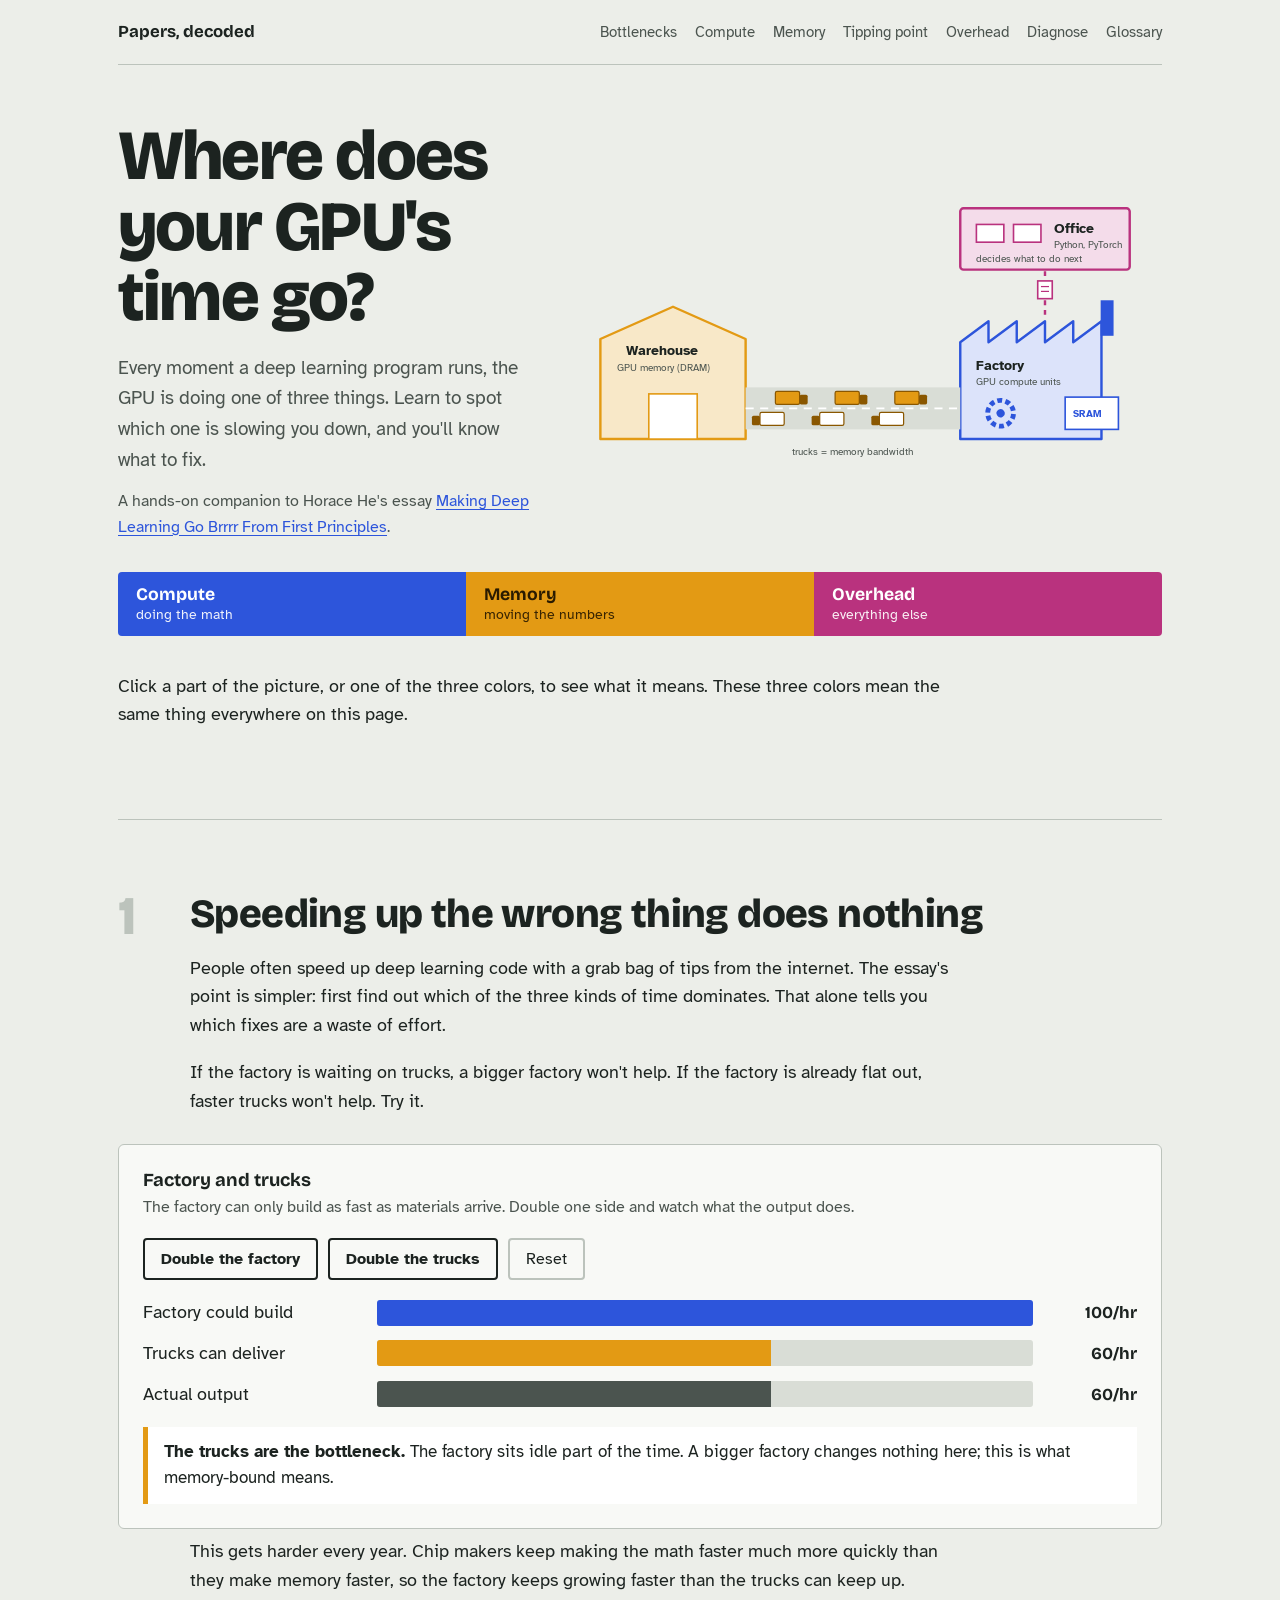
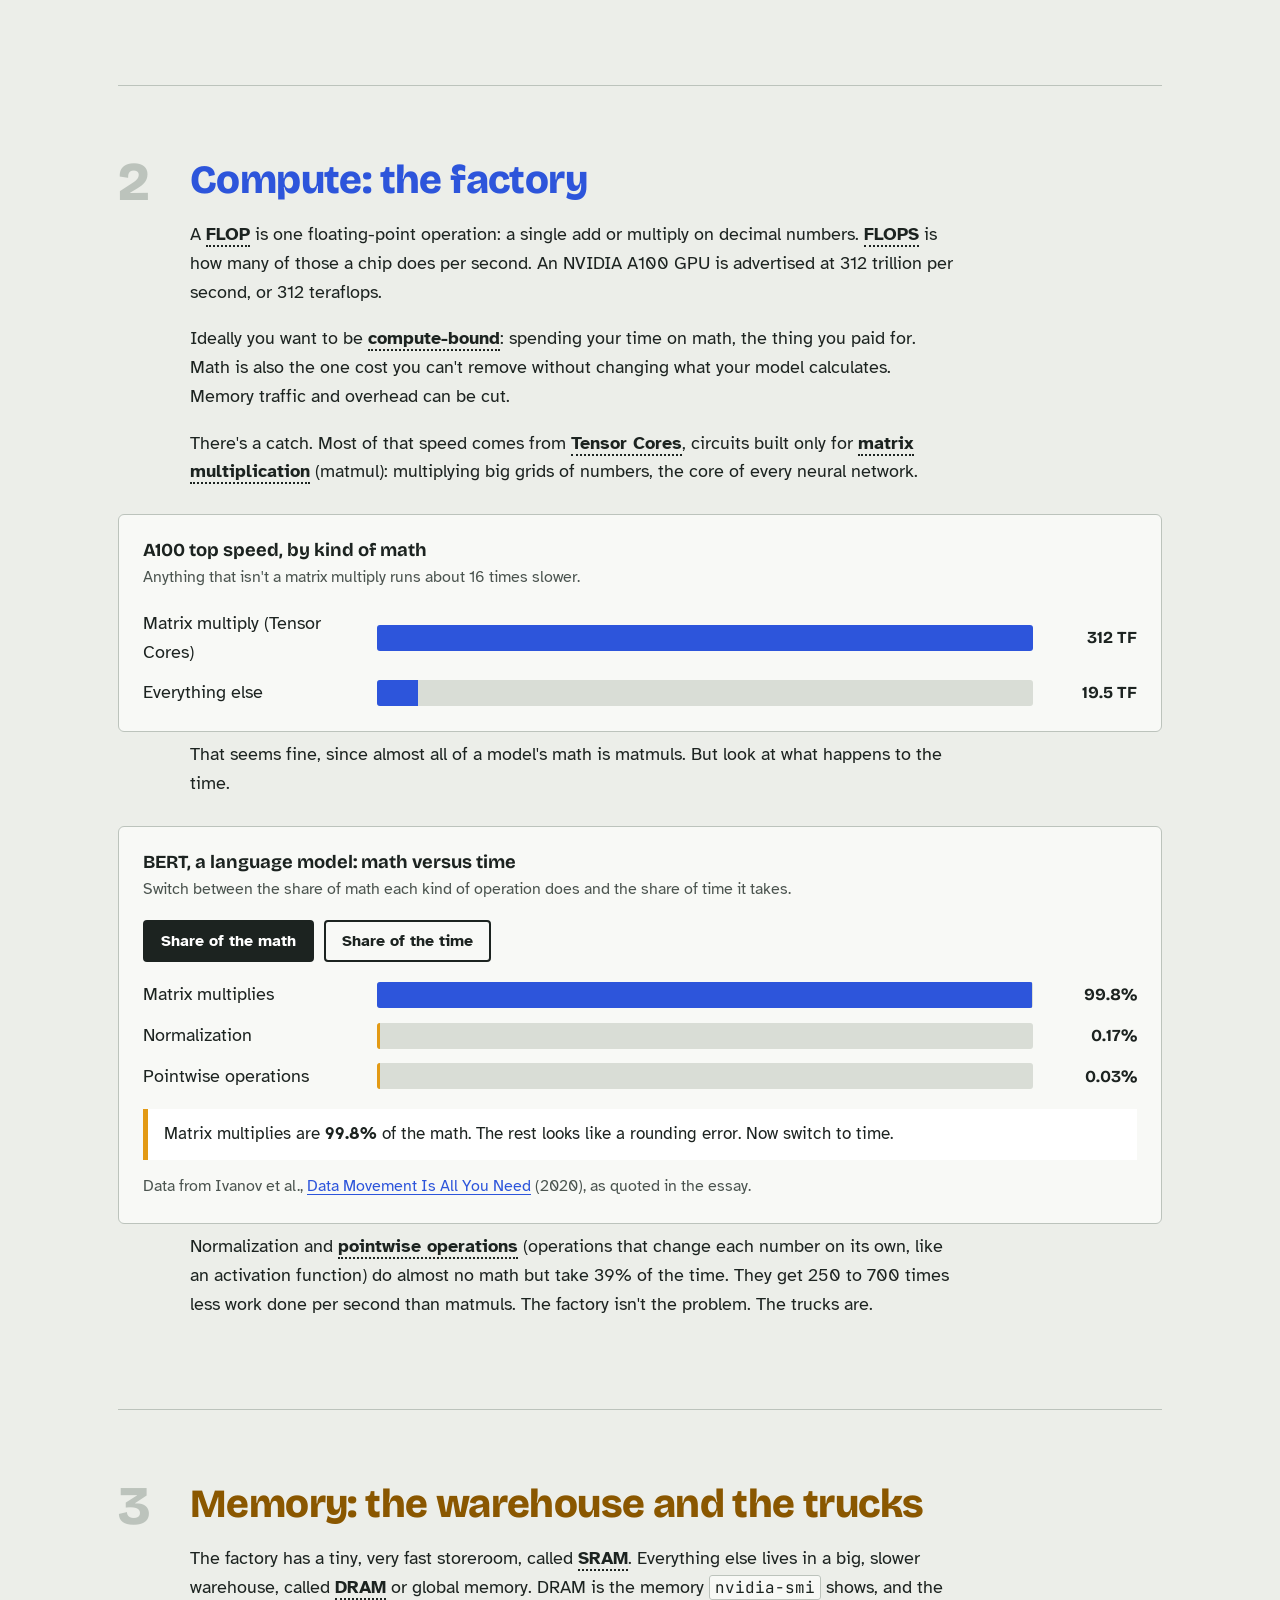
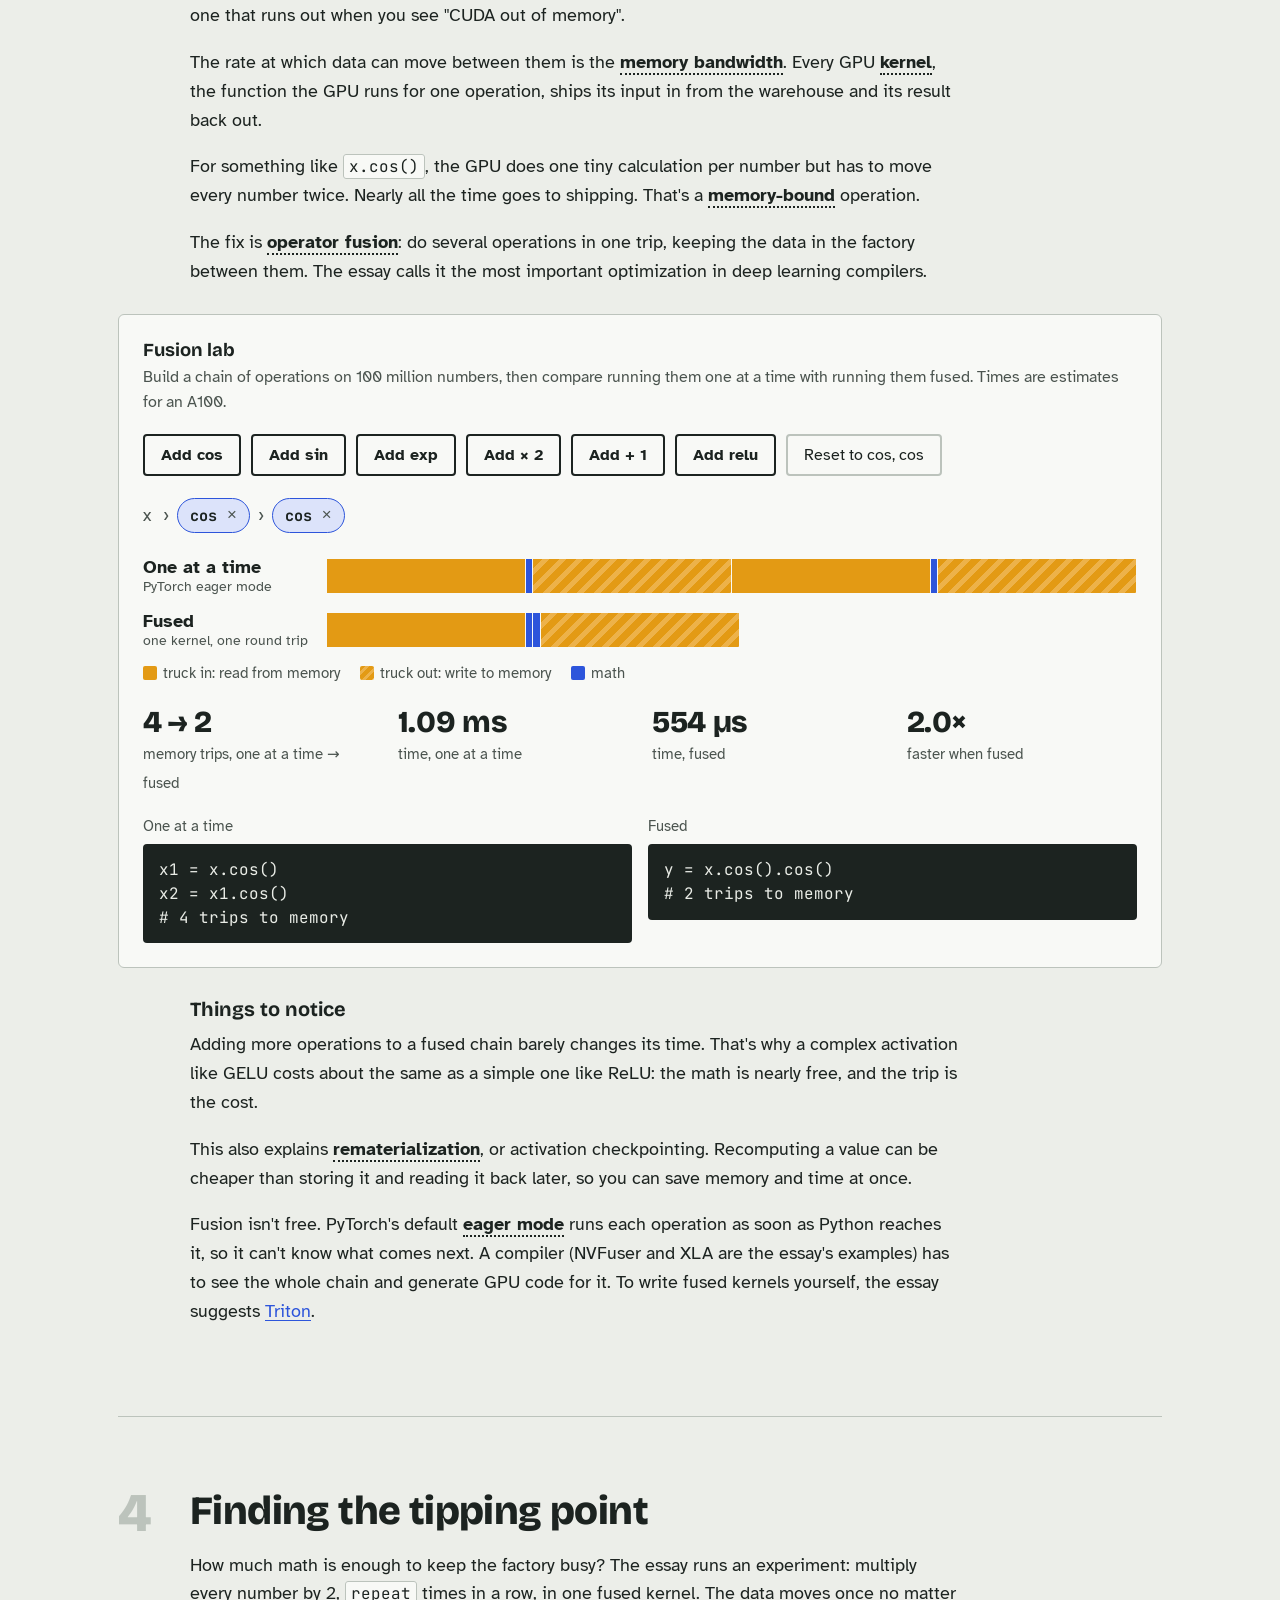
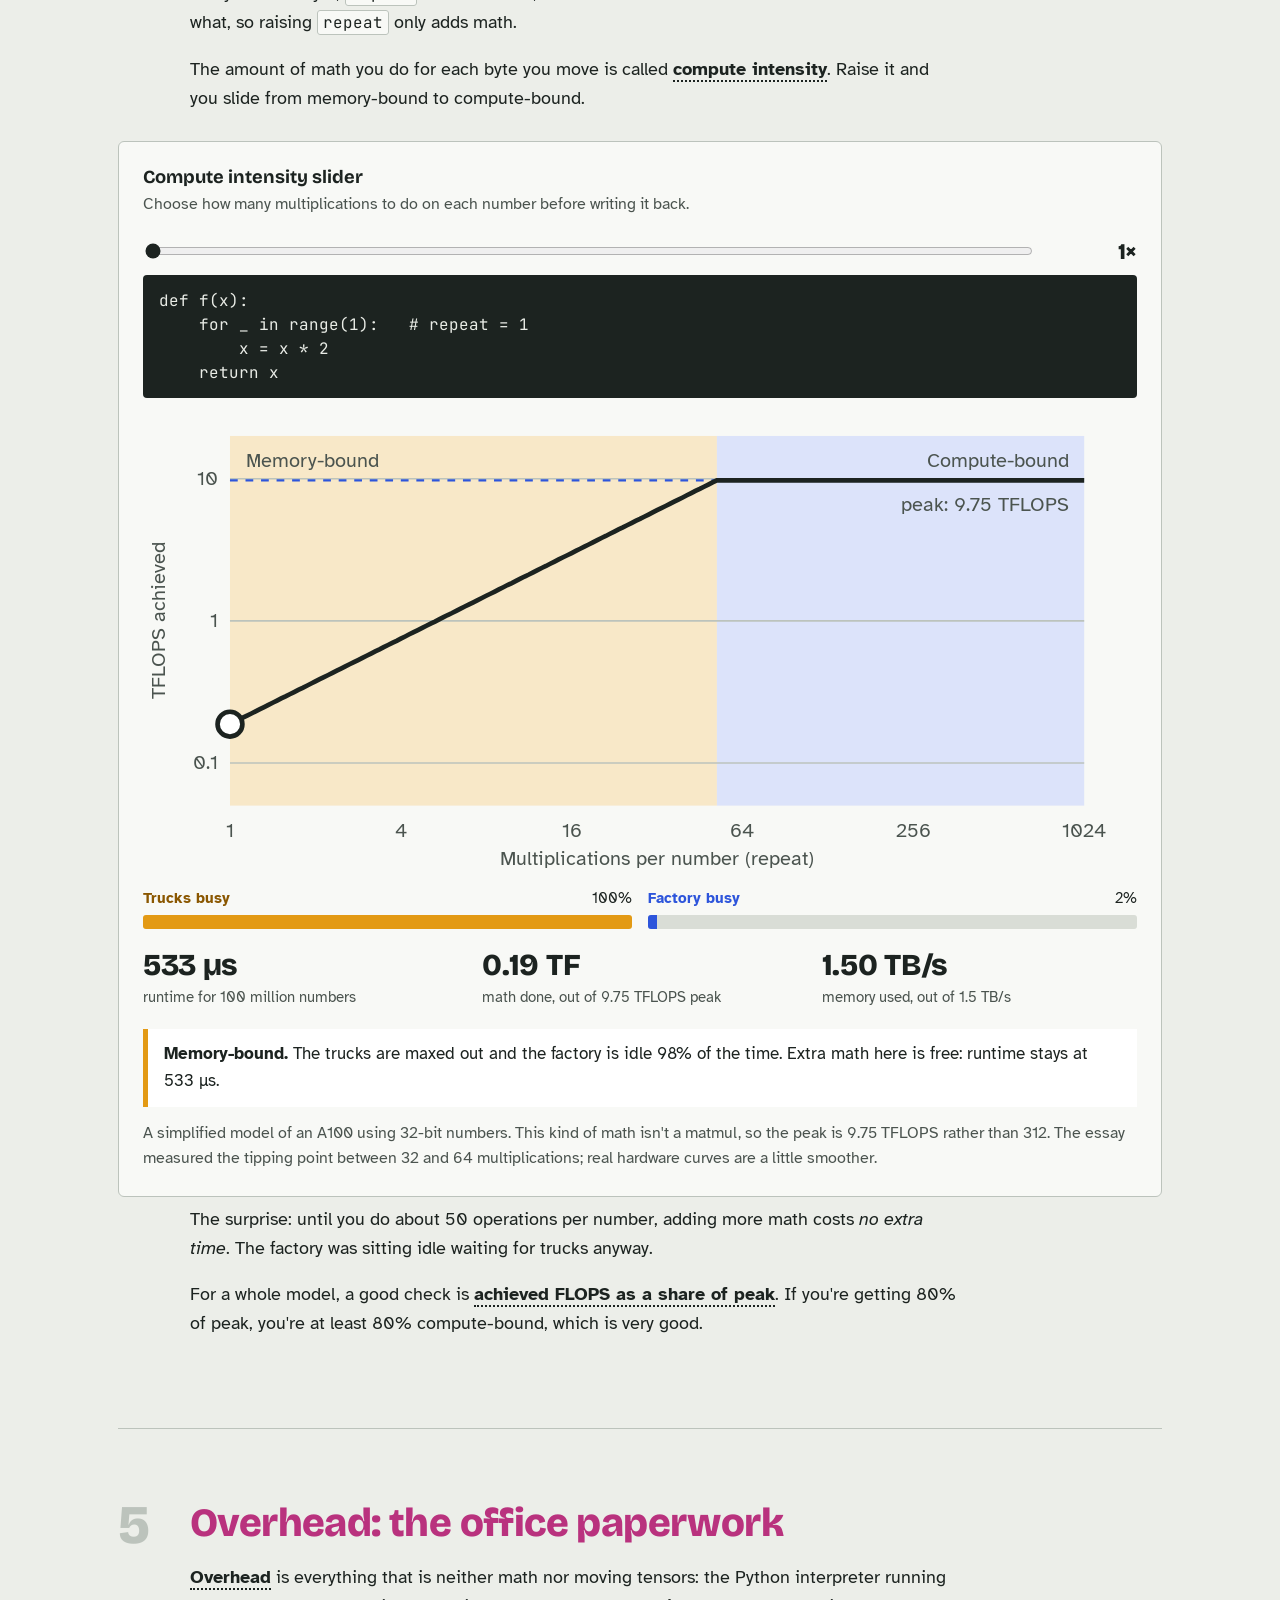
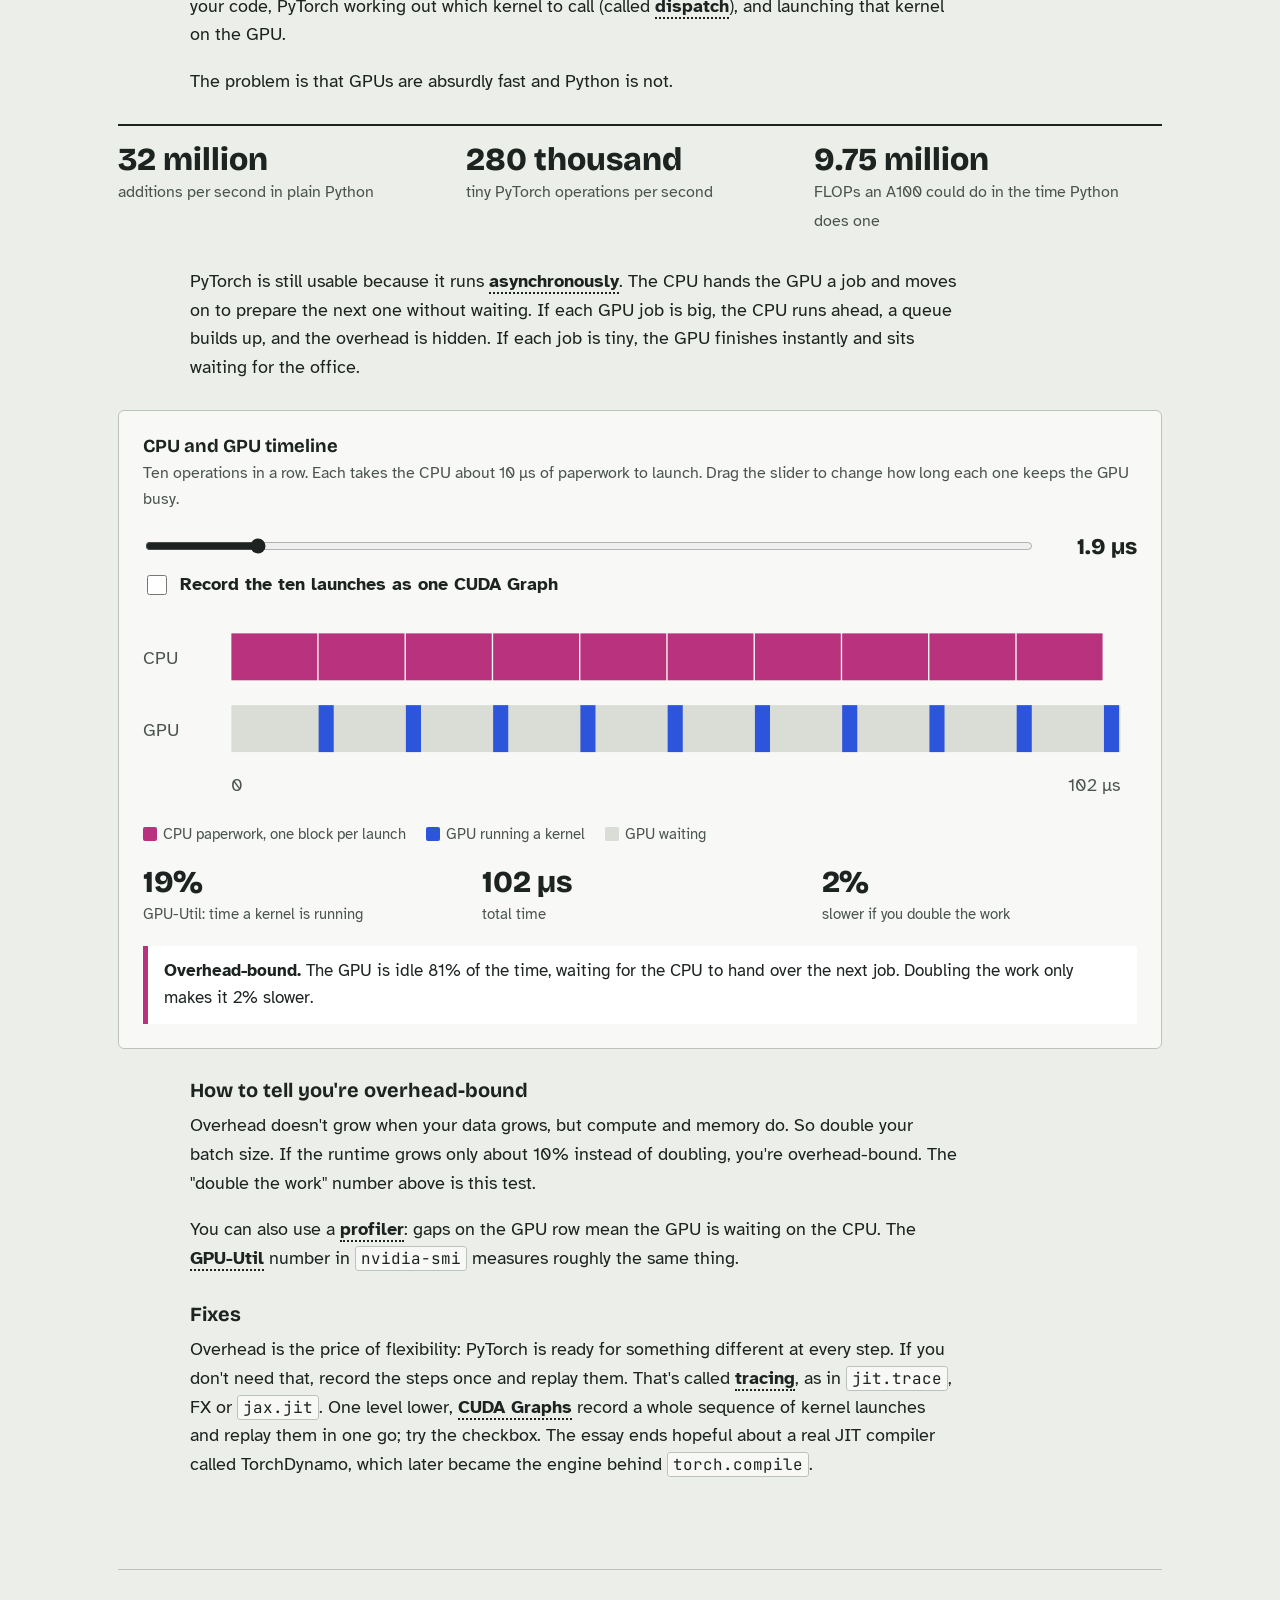
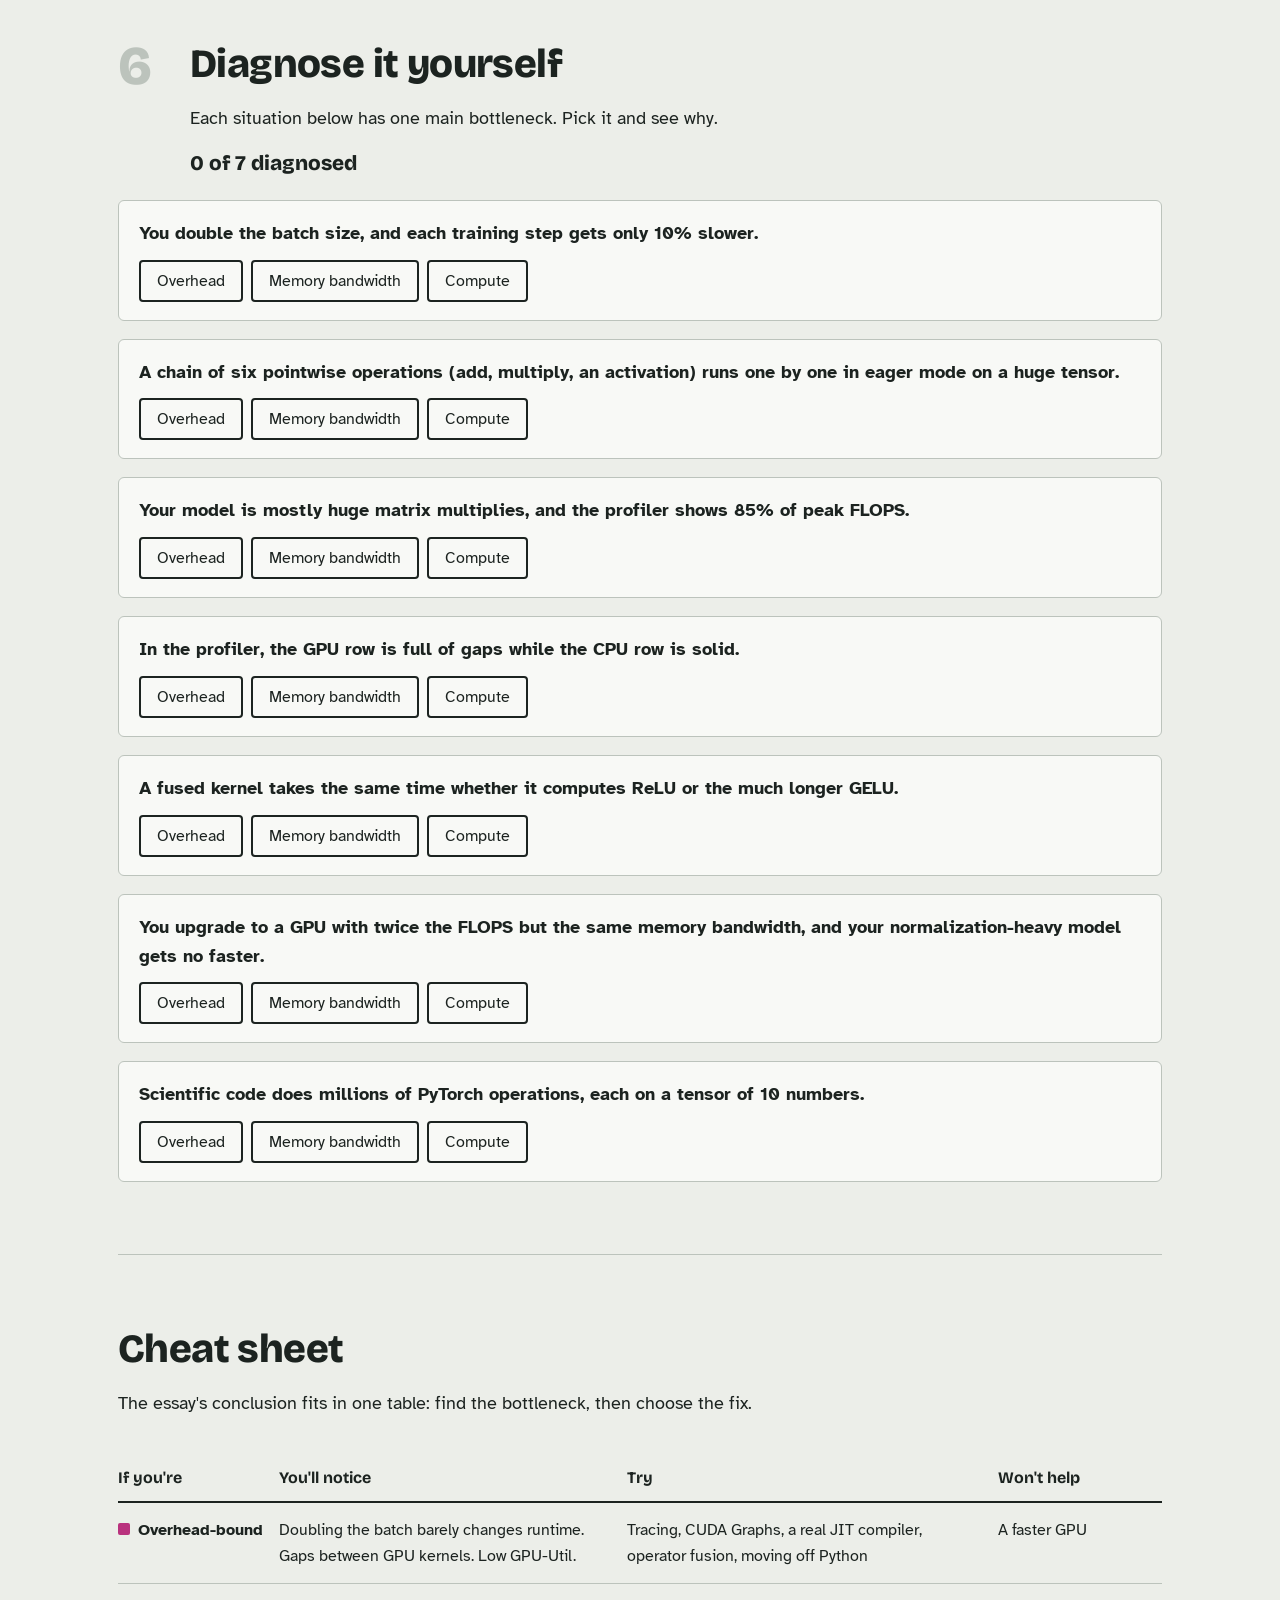
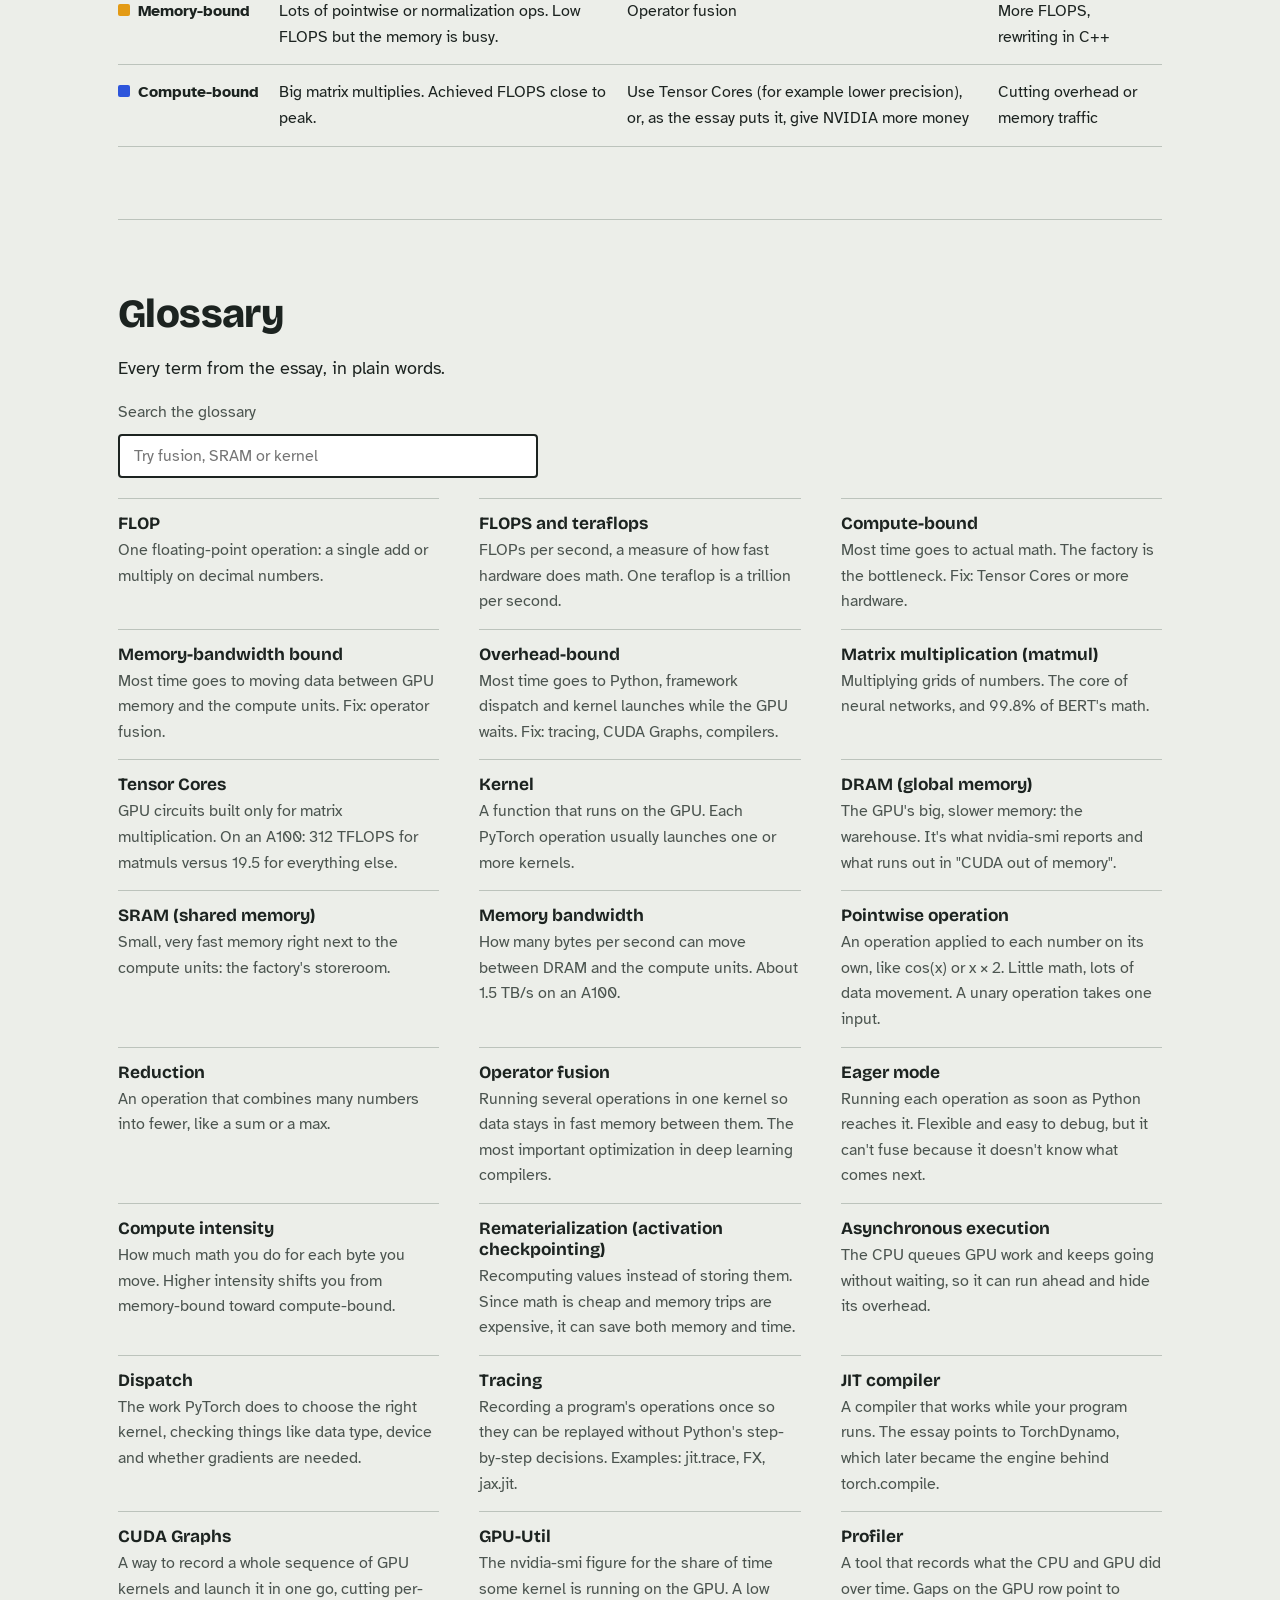
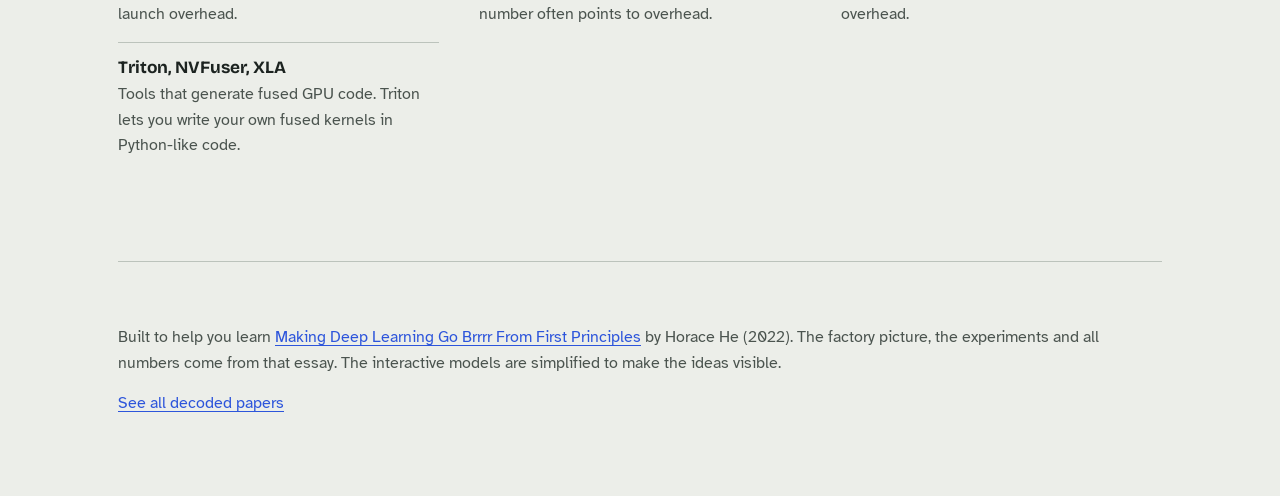
==== brrr/index.html @ 0e837b2b "Add papers-decoded hub and Making Deep Learning Go Brrrr guide Co-authored-by: Copilot <223556219+Co" ====
<!doctype html>
<html lang="en">
<head>
<meta charset="utf-8">
<meta name="viewport" content="width=device-width, initial-scale=1">
<title>Where does your GPU's time go? A hands-on guide to "Making Deep Learning Go Brrrr"</title>
<link rel="preconnect" href="https://fonts.googleapis.com">
<link rel="preconnect" href="https://fonts.gstatic.com" crossorigin>
<link href="https://fonts.googleapis.com/css2?family=Atkinson+Hyperlegible:ital,wght@0,400;0,700;1,400&family=Bricolage+Grotesque:opsz,wght@12..96,700;12..96,800&family=JetBrains+Mono:wght@400;700&display=swap" rel="stylesheet">
<link rel="stylesheet" href="styles.css">
</head>
<body>
<div class="wrap">

<header class="top">
  <a class="brand" href="../">Papers, decoded</a>
  <nav aria-label="Chapters">
    <a href="#wrong-thing">Bottlenecks</a>
    <a href="#compute">Compute</a>
    <a href="#memory">Memory</a>
    <a href="#tipping">Tipping point</a>
    <a href="#overhead">Overhead</a>
    <a href="#diagnose">Diagnose</a>
    <a href="#glossary">Glossary</a>
  </nav>
</header>

<main>
<section class="hero" aria-labelledby="title">
  <div>
    <h1 id="title">Where does your GPU's time go?</h1>
    <p class="lede">Every moment a deep learning program runs, the GPU is doing one of three things. Learn to spot which one is slowing you down, and you'll know what to fix.</p>
    <p class="source">A hands-on companion to Horace He's essay <a href="https://horace.io/brrr_intro.html" target="_blank" rel="noopener">Making Deep Learning Go Brrrr From First Principles</a>.</p>
  </div>

  <svg class="scene" viewBox="0 0 720 330" role="img" aria-labelledby="scene-title">
    <title id="scene-title">A factory (compute) gets materials by truck from a warehouse (memory) and instructions from an office (overhead)</title>
    <!-- Office: overhead -->
    <g class="part" data-part="overhead" tabindex="0" role="button" aria-label="Overhead: the office">
      <rect class="outline" x="470" y="14" width="210" height="76" rx="4" fill="#F4DCEA" stroke="#B9327E" stroke-width="3"/>
      <rect x="490" y="34" width="34" height="22" fill="#fff" stroke="#B9327E" stroke-width="2"/>
      <rect x="536" y="34" width="34" height="22" fill="#fff" stroke="#B9327E" stroke-width="2"/>
      <text x="586" y="44" font-size="17" font-weight="700" fill="#1C2320">Office</text>
      <text x="586" y="63" font-size="13" fill="#4B544F">Python, PyTorch</text>
      <text x="490" y="80" font-size="12" fill="#4B544F">decides what to do next</text>
      <line x1="575" y1="92" x2="575" y2="150" stroke="#B9327E" stroke-width="3" stroke-dasharray="6 6"/>
      <g id="paper"><rect x="566" y="100" width="18" height="22" fill="#fff" stroke="#B9327E" stroke-width="2"/><line x1="570" y1="107" x2="580" y2="107" stroke="#B9327E" stroke-width="1.5"/><line x1="570" y1="113" x2="580" y2="113" stroke="#B9327E" stroke-width="1.5"/></g>
    </g>
    <!-- Factory: compute -->
    <g class="part" data-part="compute" tabindex="0" role="button" aria-label="Compute: the factory">
      <path class="outline" d="M470 300 V180 l35 -26 v26 l35 -26 v26 l35 -26 v26 l35 -26 v26 l35 -26 V300 Z" fill="#DCE3FA" stroke="#2D55DB" stroke-width="3" stroke-linejoin="round"/>
      <rect x="644" y="128" width="16" height="44" fill="#2D55DB"/>
      <text x="490" y="214" font-size="17" font-weight="700" fill="#1C2320">Factory</text>
      <text x="490" y="233" font-size="13" fill="#4B544F">GPU compute units</text>
      <rect x="600" y="248" width="66" height="40" fill="#fff" stroke="#2D55DB" stroke-width="2"/>
      <text x="610" y="273" font-size="12" fill="#2D55DB" font-weight="700">SRAM</text>
      <g id="gear" transform="translate(520 268)"><circle r="16" fill="none" stroke="#2D55DB" stroke-width="6" stroke-dasharray="6 4"/><circle r="5" fill="#2D55DB"/></g>
    </g>
    <!-- Warehouse + road: memory -->
    <g class="part" data-part="memory" tabindex="0" role="button" aria-label="Memory bandwidth: the warehouse and trucks">
      <path class="outline" d="M24 300 V176 L114 136 L204 176 V300 Z" fill="#F8E8C8" stroke="#E39A14" stroke-width="3" stroke-linejoin="round"/>
      <rect x="84" y="244" width="60" height="56" fill="#fff" stroke="#E39A14" stroke-width="2"/>
      <text x="56" y="196" font-size="17" font-weight="700" fill="#1C2320">Warehouse</text>
      <text x="44" y="216" font-size="13" fill="#4B544F">GPU memory (DRAM)</text>
      <rect x="204" y="236" width="266" height="52" fill="#D9DDD6"/>
      <line x1="204" y1="262" x2="470" y2="262" stroke="#fff" stroke-width="2" stroke-dasharray="10 8"/>
      <text x="262" y="320" font-size="13" fill="#4B544F">trucks = memory bandwidth</text>
      <g id="trucks"></g>
    </g>
  </svg>
</section>

<div class="timebar" role="group" aria-label="Choose one of the three kinds of time">
  <button class="t-compute" data-part="compute" aria-pressed="false">Compute<span>doing the math</span></button>
  <button class="t-memory" data-part="memory" aria-pressed="false">Memory<span>moving the numbers</span></button>
  <button class="t-overhead" data-part="overhead" aria-pressed="false">Overhead<span>everything else</span></button>
</div>
<div class="explain" id="explain" aria-live="polite">
  <p>Click a part of the picture, or one of the three colors, to see what it means. These three colors mean the same thing everywhere on this page.</p>
</div>

<!-- 1 -->
<section class="chapter" id="wrong-thing">
  <div class="chapter-head"><span class="num">1</span><h2>Speeding up the wrong thing does nothing</h2></div>
  <div class="indent prose">
    <p>People often speed up deep learning code with a grab bag of tips from the internet. The essay's point is simpler: first find out which of the three kinds of time dominates. That alone tells you which fixes are a waste of effort.</p>
    <p>If the factory is waiting on trucks, a bigger factory won't help. If the factory is already flat out, faster trucks won't help. Try it.</p>
  </div>
  <div class="bench">
    <p class="bench-title">Factory and trucks</p>
    <p class="bench-help">The factory can only build as fast as materials arrive. Double one side and watch what the output does.</p>
    <div class="controls">
      <button class="btn" id="dbl-factory">Double the factory</button>
      <button class="btn" id="dbl-trucks">Double the trucks</button>
      <button class="btn quiet" id="reset-ft">Reset</button>
    </div>
    <div class="hbars">
      <div class="hbar"><span class="name">Factory could build</span><div class="track"><div class="fill compute" id="ft-f"></div></div><span class="val" id="ft-fv"></span></div>
      <div class="hbar"><span class="name">Trucks can deliver</span><div class="track"><div class="fill memory" id="ft-t"></div></div><span class="val" id="ft-tv"></span></div>
      <div class="hbar"><span class="name">Actual output</span><div class="track"><div class="fill ink" id="ft-o"></div></div><span class="val" id="ft-ov"></span></div>
    </div>
    <div class="verdict" id="ft-verdict"></div>
  </div>
  <div class="indent prose">
    <p>This gets harder every year. Chip makers keep making the math faster much more quickly than they make memory faster, so the factory keeps growing faster than the trucks can keep up.</p>
  </div>
</section>

<!-- 2 -->
<section class="chapter" id="compute">
  <div class="chapter-head"><span class="num">2</span><h2 class="c-compute">Compute: the factory</h2></div>
  <div class="indent prose">
    <p>A <dfn>FLOP</dfn> is one floating-point operation: a single add or multiply on decimal numbers. <dfn>FLOPS</dfn> is how many of those a chip does per second. An NVIDIA A100 GPU is advertised at 312 trillion per second, or 312 teraflops.</p>
    <p>Ideally you want to be <dfn>compute-bound</dfn>: spending your time on math, the thing you paid for. Math is also the one cost you can't remove without changing what your model calculates. Memory traffic and overhead can be cut.</p>
    <p>There's a catch. Most of that speed comes from <dfn>Tensor Cores</dfn>, circuits built only for <dfn>matrix multiplication</dfn> (matmul): multiplying big grids of numbers, the core of every neural network.</p>
  </div>
  <div class="bench">
    <p class="bench-title">A100 top speed, by kind of math</p>
    <p class="bench-help">Anything that isn't a matrix multiply runs about 16 times slower.</p>
    <div class="hbars">
      <div class="hbar"><span class="name">Matrix multiply (Tensor Cores)</span><div class="track"><div class="fill compute" style="width:100%"></div></div><span class="val">312 TF</span></div>
      <div class="hbar"><span class="name">Everything else</span><div class="track"><div class="fill compute" style="width:6.25%"></div></div><span class="val">19.5 TF</span></div>
    </div>
  </div>
  <div class="indent prose">
    <p>That seems fine, since almost all of a model's math is matmuls. But look at what happens to the time.</p>
  </div>
  <div class="bench">
    <p class="bench-title">BERT, a language model: math versus time</p>
    <p class="bench-help">Switch between the share of math each kind of operation does and the share of time it takes.</p>
    <div class="controls" role="group" aria-label="Show share of">
      <button class="btn" id="bert-flops" aria-pressed="true">Share of the math</button>
      <button class="btn" id="bert-time" aria-pressed="false">Share of the time</button>
    </div>
    <div class="hbars" id="bert"></div>
    <div class="verdict memory" id="bert-note"></div>
    <p class="bench-help" style="margin:14px 0 0">Data from Ivanov et al., <a href="https://arxiv.org/abs/2007.00072" target="_blank" rel="noopener">Data Movement Is All You Need</a> (2020), as quoted in the essay.</p>
  </div>
  <div class="indent prose">
    <p>Normalization and <dfn>pointwise operations</dfn> (operations that change each number on its own, like an activation function) do almost no math but take 39% of the time. They get 250 to 700 times less work done per second than matmuls. The factory isn't the problem. The trucks are.</p>
  </div>
</section>

<!-- 3 -->
<section class="chapter" id="memory">
  <div class="chapter-head"><span class="num">3</span><h2 class="c-memory">Memory: the warehouse and the trucks</h2></div>
  <div class="indent prose">
    <p>The factory has a tiny, very fast storeroom, called <dfn>SRAM</dfn>. Everything else lives in a big, slower warehouse, called <dfn>DRAM</dfn> or global memory. DRAM is the memory <code>nvidia-smi</code> shows, and the one that runs out when you see "CUDA out of memory".</p>
    <p>The rate at which data can move between them is the <dfn>memory bandwidth</dfn>. Every GPU <dfn>kernel</dfn>, the function the GPU runs for one operation, ships its input in from the warehouse and its result back out.</p>
    <p>For something like <code>x.cos()</code>, the GPU does one tiny calculation per number but has to move every number twice. Nearly all the time goes to shipping. That's a <dfn>memory-bound</dfn> operation.</p>
    <p>The fix is <dfn>operator fusion</dfn>: do several operations in one trip, keeping the data in the factory between them. The essay calls it the most important optimization in deep learning compilers.</p>
  </div>
  <div class="bench">
    <p class="bench-title">Fusion lab</p>
    <p class="bench-help">Build a chain of operations on 100 million numbers, then compare running them one at a time with running them fused. Times are estimates for an A100.</p>
    <div class="controls" id="op-buttons" aria-label="Add an operation"></div>
    <div class="chain" id="chain" aria-live="polite"></div>
    <div class="lanes">
      <div class="lane-row"><div class="name">One at a time<span>PyTorch eager mode</span></div><div class="track-line" id="lane-eager"></div></div>
      <div class="lane-row"><div class="name">Fused<span>one kernel, one round trip</span></div><div class="track-line" id="lane-fused"></div></div>
    </div>
    <div class="legend"><span><i style="background:var(--memory)"></i>truck in: read from memory</span><span><i style="background:repeating-linear-gradient(135deg,var(--memory) 0 4px,#EDB24A 4px 7px)"></i>truck out: write to memory</span><span><i style="background:var(--compute)"></i>math</span></div>
    <div class="stats">
      <div class="stat"><b id="fz-trips"></b><span>memory trips, one at a time → fused</span></div>
      <div class="stat"><b id="fz-eager"></b><span>time, one at a time</span></div>
      <div class="stat"><b id="fz-fused"></b><span>time, fused</span></div>
      <div class="stat"><b id="fz-speed"></b><span>faster when fused</span></div>
    </div>
    <div class="code-pair">
      <figure><figcaption>One at a time</figcaption><pre id="code-eager"></pre></figure>
      <figure><figcaption>Fused</figcaption><pre id="code-fused"></pre></figure>
    </div>
  </div>
  <div class="indent prose">
    <h3>Things to notice</h3>
    <p>Adding more operations to a fused chain barely changes its time. That's why a complex activation like GELU costs about the same as a simple one like ReLU: the math is nearly free, and the trip is the cost.</p>
    <p>This also explains <dfn>rematerialization</dfn>, or activation checkpointing. Recomputing a value can be cheaper than storing it and reading it back later, so you can save memory and time at once.</p>
    <p>Fusion isn't free. PyTorch's default <dfn>eager mode</dfn> runs each operation as soon as Python reaches it, so it can't know what comes next. A compiler (NVFuser and XLA are the essay's examples) has to see the whole chain and generate GPU code for it. To write fused kernels yourself, the essay suggests <a href="https://openai.com/research/triton" target="_blank" rel="noopener">Triton</a>.</p>
  </div>
</section>

<!-- 4 -->
<section class="chapter" id="tipping">
  <div class="chapter-head"><span class="num">4</span><h2>Finding the tipping point</h2></div>
  <div class="indent prose">
    <p>How much math is enough to keep the factory busy? The essay runs an experiment: multiply every number by 2, <code>repeat</code> times in a row, in one fused kernel. The data moves once no matter what, so raising <code>repeat</code> only adds math.</p>
    <p>The amount of math you do for each byte you move is called <dfn>compute intensity</dfn>. Raise it and you slide from memory-bound to compute-bound.</p>
  </div>
  <div class="bench">
    <p class="bench-title">Compute intensity slider</p>
    <p class="bench-help">Choose how many multiplications to do on each number before writing it back.</p>
    <div class="slider-row">
      <input type="range" id="rep" min="0" max="10" step="0.25" value="0" aria-label="Multiplications per number">
      <span class="slider-val" id="rep-val"></span>
    </div>
    <pre id="rep-code"></pre>
    <svg class="chart" id="roof" viewBox="0 0 640 300" role="img" aria-label="Chart of achieved teraflops against multiplications per number"></svg>
    <div class="gauges">
      <div class="gauge"><div class="lbl"><span class="c-memory"><b>Trucks busy</b></span><span id="g-mem"></span></div><div class="track"><div class="fill memory" id="g-mem-f"></div></div></div>
      <div class="gauge"><div class="lbl"><span class="c-compute"><b>Factory busy</b></span><span id="g-cmp"></span></div><div class="track"><div class="fill compute" id="g-cmp-f"></div></div></div>
    </div>
    <div class="stats">
      <div class="stat"><b id="r-time"></b><span>runtime for 100 million numbers</span></div>
      <div class="stat"><b id="r-tf"></b><span>math done, out of 9.75 TFLOPS peak</span></div>
      <div class="stat"><b id="r-bw"></b><span>memory used, out of 1.5 TB/s</span></div>
    </div>
    <div class="verdict" id="r-verdict"></div>
    <p class="bench-help" style="margin:14px 0 0">A simplified model of an A100 using 32-bit numbers. This kind of math isn't a matmul, so the peak is 9.75 TFLOPS rather than 312. The essay measured the tipping point between 32 and 64 multiplications; real hardware curves are a little smoother.</p>
  </div>
  <div class="indent prose">
    <p>The surprise: until you do about 50 operations per number, adding more math costs <em>no extra time</em>. The factory was sitting idle waiting for trucks anyway.</p>
    <p>For a whole model, a good check is <dfn>achieved FLOPS as a share of peak</dfn>. If you're getting 80% of peak, you're at least 80% compute-bound, which is very good.</p>
  </div>
</section>

<!-- 5 -->
<section class="chapter" id="overhead">
  <div class="chapter-head"><span class="num">5</span><h2 class="c-overhead">Overhead: the office paperwork</h2></div>
  <div class="indent prose">
    <p><dfn>Overhead</dfn> is everything that is neither math nor moving tensors: the Python interpreter running your code, PyTorch working out which kernel to call (called <dfn>dispatch</dfn>), and launching that kernel on the GPU.</p>
    <p>The problem is that GPUs are absurdly fast and Python is not.</p>
  </div>
  <div class="bigfacts">
    <div><b>32 million</b><span>additions per second in plain Python</span></div>
    <div><b>280 thousand</b><span>tiny PyTorch operations per second</span></div>
    <div><b>9.75 million</b><span>FLOPs an A100 could do in the time Python does one</span></div>
  </div>
  <div class="indent prose">
    <p>PyTorch is still usable because it runs <dfn>asynchronously</dfn>. The CPU hands the GPU a job and moves on to prepare the next one without waiting. If each GPU job is big, the CPU runs ahead, a queue builds up, and the overhead is hidden. If each job is tiny, the GPU finishes instantly and sits waiting for the office.</p>
  </div>
  <div class="bench">
    <p class="bench-title">CPU and GPU timeline</p>
    <p class="bench-help">Ten operations in a row. Each takes the CPU about 10 µs of paperwork to launch. Drag the slider to change how long each one keeps the GPU busy.</p>
    <div class="slider-row">
      <input type="range" id="ksize" min="0" max="100" step="1" value="12" aria-label="GPU time per operation">
      <span class="slider-val" id="ksize-val"></span>
    </div>
    <label class="toggle"><input type="checkbox" id="graphs"> Record the ten launches as one CUDA Graph</label>
    <svg class="timeline" id="tl" viewBox="0 0 720 150" role="img" aria-label="Timeline of CPU and GPU activity"></svg>
    <div class="legend"><span><i style="background:var(--overhead)"></i>CPU paperwork, one block per launch</span><span><i style="background:var(--compute)"></i>GPU running a kernel</span><span><i style="background:var(--idle)"></i>GPU waiting</span></div>
    <div class="stats">
      <div class="stat"><b id="o-util"></b><span>GPU-Util: time a kernel is running</span></div>
      <div class="stat"><b id="o-total"></b><span>total time</span></div>
      <div class="stat"><b id="o-double"></b><span>slower if you double the work</span></div>
    </div>
    <div class="verdict" id="o-verdict"></div>
  </div>
  <div class="indent prose">
    <h3>How to tell you're overhead-bound</h3>
    <p>Overhead doesn't grow when your data grows, but compute and memory do. So double your batch size. If the runtime grows only about 10% instead of doubling, you're overhead-bound. The "double the work" number above is this test.</p>
    <p>You can also use a <dfn>profiler</dfn>: gaps on the GPU row mean the GPU is waiting on the CPU. The <dfn>GPU-Util</dfn> number in <code>nvidia-smi</code> measures roughly the same thing.</p>
    <h3>Fixes</h3>
    <p>Overhead is the price of flexibility: PyTorch is ready for something different at every step. If you don't need that, record the steps once and replay them. That's called <dfn>tracing</dfn>, as in <code>jit.trace</code>, FX or <code>jax.jit</code>. One level lower, <dfn>CUDA Graphs</dfn> record a whole sequence of kernel launches and replay them in one go; try the checkbox. The essay ends hopeful about a real JIT compiler called TorchDynamo, which later became the engine behind <code>torch.compile</code>.</p>
  </div>
</section>

<!-- 6 -->
<section class="chapter" id="diagnose">
  <div class="chapter-head"><span class="num">6</span><h2>Diagnose it yourself</h2></div>
  <div class="indent prose">
    <p>Each situation below has one main bottleneck. Pick it and see why.</p>
    <p class="score" id="score" aria-live="polite"></p>
  </div>
  <div class="quiz" id="quiz"></div>
</section>

<section class="chapter" id="cheatsheet">
  <h2>Cheat sheet</h2>
  <div class="prose"><p>The essay's conclusion fits in one table: find the bottleneck, then choose the fix.</p></div>
  <div class="table-scroll">
  <table>
    <thead><tr><th scope="col">If you're</th><th scope="col">You'll notice</th><th scope="col">Try</th><th scope="col">Won't help</th></tr></thead>
    <tbody>
      <tr><td><span class="sw" style="background:var(--overhead)"></span>Overhead-bound</td><td>Doubling the batch barely changes runtime. Gaps between GPU kernels. Low GPU-Util.</td><td>Tracing, CUDA Graphs, a real JIT compiler, operator fusion, moving off Python</td><td>A faster GPU</td></tr>
      <tr><td><span class="sw" style="background:var(--memory)"></span>Memory-bound</td><td>Lots of pointwise or normalization ops. Low FLOPS but the memory is busy.</td><td>Operator fusion</td><td>More FLOPS, rewriting in C++</td></tr>
      <tr><td><span class="sw" style="background:var(--compute)"></span>Compute-bound</td><td>Big matrix multiplies. Achieved FLOPS close to peak.</td><td>Use Tensor Cores (for example lower precision), or, as the essay puts it, give NVIDIA more money</td><td>Cutting overhead or memory traffic</td></tr>
    </tbody>
  </table>
  </div>
</section>

<section class="chapter" id="glossary">
  <h2>Glossary</h2>
  <div class="prose"><p>Every term from the essay, in plain words.</p></div>
  <label for="gfilter" class="bench-help" style="display:block;margin:0">Search the glossary</label>
  <input class="filter" id="gfilter" type="search" placeholder="Try fusion, SRAM or kernel">
  <dl class="glossary" id="gloss"></dl>
  <p class="empty" id="gempty" hidden>No terms match. Try a shorter word.</p>
</section>
</main>

<footer>
  <p>Built to help you learn <a href="https://horace.io/brrr_intro.html" target="_blank" rel="noopener">Making Deep Learning Go Brrrr From First Principles</a> by Horace He (2022). The factory picture, the experiments and all numbers come from that essay. The interactive models are simplified to make the ideas visible.</p>
  <p><a href="../">See all decoded papers</a></p>
</footer>
</div>
<script src="app.js"></script>
</body>
</html>
---- brrr/styles.css ----
:root {
  --floor: #ECEEE9;
  --panel: #F8F9F6;
  --ink: #1C2320;
  --ink-2: #4B544F;
  --line: #BCC3BC;
  --idle: #D9DDD6;
  --compute: #2D55DB;
  --compute-soft: #DCE3FA;
  --memory: #E39A14;
  --memory-ink: #8A5700;
  --overhead: #B9327E;
  --good: #1F7A4D;
  --bad: #B3261E;
  --display: "Bricolage Grotesque", "Segoe UI", system-ui, sans-serif;
  --body: "Atkinson Hyperlegible", "Segoe UI", system-ui, sans-serif;
  --code: "JetBrains Mono", Consolas, "Courier New", monospace;
}

* { box-sizing: border-box; }
html { scroll-behavior: smooth; }
@media (prefers-reduced-motion: reduce) {
  html { scroll-behavior: auto; }
  *, *::before, *::after { transition: none !important; animation: none !important; }
}

body { margin: 0; background: var(--floor); color: var(--ink); font: 400 1.125rem/1.6 var(--body); }
a { color: var(--compute); text-underline-offset: 3px; }
:focus-visible { outline: 3px solid var(--ink); outline-offset: 3px; border-radius: 2px; }
.wrap { max-width: 1100px; margin: 0 auto; padding: 0 28px; }

.top { display: flex; justify-content: space-between; align-items: baseline; gap: 24px; padding: 20px 0; border-bottom: 1px solid var(--line); }
.brand { font: 700 1.05rem var(--display); color: var(--ink); text-decoration: none; }
.top nav { display: flex; flex-wrap: wrap; gap: 4px 18px; font-size: .95rem; }
.top nav a { color: var(--ink-2); text-decoration: none; }
.top nav a:hover { color: var(--ink); text-decoration: underline; }

.hero { display: grid; grid-template-columns: 5fr 7fr; gap: 48px; align-items: center; padding: 56px 0 24px; }
h1 { font: 800 clamp(2.6rem, 5.6vw, 4.4rem)/1.0 var(--display); letter-spacing: -0.025em; margin: 0 0 20px; }
.lede { font-size: 1.2rem; color: var(--ink-2); max-width: 34ch; margin: 0 0 14px; }
.source { font-size: .98rem; color: var(--ink-2); margin: 0; }

.scene { width: 100%; height: auto; display: block; }
.scene .part { cursor: pointer; transition: opacity .25s; }
.scene .part:focus { outline: none; }
.scene .part:focus-visible .outline { stroke-width: 5; }
.scene .dim { opacity: .28; }
.scene text { font-family: var(--body); }

.timebar { display: flex; height: 64px; margin: 8px 0 0; border-radius: 4px; overflow: hidden; }
.timebar button { flex: 1; border: 0; margin: 0; cursor: pointer; color: #fff; text-align: left; padding: 0 18px; font: 700 1.1rem var(--display); transition: flex .35s ease, filter .2s; }
.timebar button span { display: block; font: 400 .9rem var(--body); opacity: .92; }
.timebar button[aria-pressed="true"] { flex: 1.6; }
.timebar button:hover { filter: brightness(1.08); }
.timebar .t-compute { background: var(--compute); }
.timebar .t-memory { background: var(--memory); color: #2A1B00; }
.timebar .t-overhead { background: var(--overhead); }
.explain { min-height: 7.5em; padding: 18px 0 8px; max-width: 70ch; }
.explain h3 { margin: 0 0 6px; }

.chapter { padding: 72px 0 24px; border-top: 1px solid var(--line); margin-top: 48px; }
.chapter-head { display: grid; grid-template-columns: 72px 1fr; align-items: start; }
.num { font: 800 3.4rem/0.9 var(--display); color: var(--line); }
h2 { font: 800 clamp(1.8rem, 3.4vw, 2.5rem)/1.1 var(--display); letter-spacing: -0.015em; margin: 0 0 18px; }
h3 { font: 700 1.25rem/1.3 var(--display); margin: 28px 0 8px; }
.prose { max-width: 64ch; }
.prose p { margin: 0 0 1em; }
.indent { margin-left: 72px; }

code, pre { font-family: var(--code); font-size: .88em; }
:not(pre) > code { background: var(--panel); border: 1px solid var(--line); padding: 1px 5px; border-radius: 3px; }
pre { background: var(--ink); color: #E9ECE6; padding: 14px 16px; border-radius: 4px; overflow-x: auto; line-height: 1.5; margin: 0; }
dfn { font-style: normal; font-weight: 700; border-bottom: 2px dotted currentColor; }
.c-compute { color: var(--compute); }
.c-memory { color: var(--memory-ink); }
.c-overhead { color: var(--overhead); }

.bench { background: var(--panel); border: 1px solid var(--line); border-radius: 6px; padding: 24px; margin: 28px 0 8px; }
.bench-title { font: 700 1.15rem var(--display); margin: 0 0 4px; }
.bench-help { margin: 0 0 18px; color: var(--ink-2); font-size: 1rem; }
.controls { display: flex; flex-wrap: wrap; gap: 10px; align-items: center; margin-bottom: 18px; }
.btn { font: 700 1rem var(--body); padding: 9px 16px; border-radius: 4px; cursor: pointer; border: 2px solid var(--ink); background: var(--panel); color: var(--ink); }
.btn:hover { background: #fff; }
.btn[aria-pressed="true"] { background: var(--ink); color: #fff; }
.btn.quiet { border-color: var(--line); font-weight: 400; }
.btn:disabled { opacity: .4; cursor: not-allowed; }

.stats { display: grid; grid-template-columns: repeat(auto-fit, minmax(170px, 1fr)); gap: 16px 24px; margin-top: 20px; }
.stat b { display: block; font: 800 1.9rem/1.1 var(--display); letter-spacing: -0.01em; }
.stat span { font-size: .95rem; color: var(--ink-2); }
.verdict { margin-top: 18px; padding: 12px 16px; border-left: 5px solid var(--ink); background: #fff; font-size: 1.05rem; }
.verdict.compute { border-color: var(--compute); }
.verdict.memory { border-color: var(--memory); }
.verdict.overhead { border-color: var(--overhead); }

.hbars { display: grid; gap: 12px; }
.hbar { display: grid; grid-template-columns: 220px 1fr 90px; gap: 14px; align-items: center; }
.hbar .track { height: 26px; background: var(--idle); border-radius: 3px; overflow: hidden; }
.hbar .fill { height: 100%; min-width: 3px; transition: width .6s cubic-bezier(.2,.8,.2,1); }
.hbar .val { font: 700 1.05rem var(--display); text-align: right; }
.fill.compute { background: var(--compute); }
.fill.memory { background: var(--memory); }
.fill.overhead { background: var(--overhead); }
.fill.ink { background: var(--ink-2); }

.chain { display: flex; flex-wrap: wrap; gap: 8px; align-items: center; min-height: 44px; margin-bottom: 18px; }
.chain .label { color: var(--ink-2); margin-right: 4px; }
.chip { display: inline-flex; align-items: center; gap: 6px; padding: 6px 8px 6px 12px; background: var(--compute-soft); border: 1px solid var(--compute); border-radius: 999px; font: 700 .95rem var(--code); color: var(--ink); }
.chip button { border: 0; background: transparent; cursor: pointer; font-size: 1.05rem; line-height: 1; padding: 0 4px; color: var(--ink-2); }
.chain .arrow { color: var(--ink-2); }
.lanes { display: grid; gap: 14px; }
.lane-row { display: grid; grid-template-columns: 170px 1fr; gap: 14px; align-items: center; }
.lane-row .name { font-weight: 700; line-height: 1.25; }
.lane-row .name span { display: block; font-weight: 400; font-size: .88rem; color: var(--ink-2); }
.track-line { display: flex; height: 34px; }
.seg { height: 100%; min-width: 3px; border-right: 1px solid var(--panel); transition: width .45s ease; }
.seg.read { background: var(--memory); }
.seg.write { background: repeating-linear-gradient(135deg, var(--memory) 0 7px, #EDB24A 7px 12px); }
.seg.calc { background: var(--compute); min-width: 4px; }
.legend { display: flex; flex-wrap: wrap; gap: 6px 20px; font-size: .92rem; color: var(--ink-2); margin-top: 12px; }
.legend i { display: inline-block; width: 14px; height: 14px; border-radius: 2px; vertical-align: -2px; margin-right: 6px; }
.code-pair { display: grid; grid-template-columns: 1fr 1fr; gap: 16px; margin-top: 18px; }
.code-pair figure { margin: 0; }
.code-pair figcaption { font-size: .92rem; color: var(--ink-2); margin-bottom: 6px; }

.slider-row { display: grid; grid-template-columns: 1fr auto; gap: 16px; align-items: center; margin-bottom: 8px; }
input[type="range"] { width: 100%; accent-color: var(--ink); height: 28px; }
.slider-val { font: 800 1.4rem var(--display); min-width: 6ch; text-align: right; }
.chart { width: 100%; height: auto; display: block; margin-top: 10px; }
.chart text { font: 13px var(--body); fill: var(--ink-2); }
.gauges { display: grid; grid-template-columns: 1fr 1fr; gap: 16px; margin-top: 12px; }
.gauge .lbl { display: flex; justify-content: space-between; font-size: .95rem; margin-bottom: 4px; }
.gauge .track { height: 14px; background: var(--idle); border-radius: 3px; overflow: hidden; }
.gauge .fill { height: 100%; transition: width .3s ease; }

.timeline { width: 100%; height: auto; display: block; }
.timeline text { font: 13px var(--body); fill: var(--ink-2); }
.toggle { display: inline-flex; align-items: center; gap: 10px; cursor: pointer; font-weight: 700; }
.toggle input { width: 20px; height: 20px; accent-color: var(--ink); }

.bigfacts { display: grid; grid-template-columns: repeat(3, 1fr); border-top: 2px solid var(--ink); margin: 28px 0; }
.bigfacts div { padding: 16px 18px 4px 0; }
.bigfacts b { display: block; font: 800 2rem/1.1 var(--display); }
.bigfacts span { font-size: .98rem; color: var(--ink-2); }

.quiz { display: grid; gap: 18px; margin-top: 24px; }
.q { background: var(--panel); border: 1px solid var(--line); border-radius: 6px; padding: 18px 20px; }
.q p.ask { margin: 0 0 12px; font-weight: 700; }
.q .opts { display: flex; flex-wrap: wrap; gap: 8px; }
.q .opts .btn { font-weight: 400; }
.q .opts .btn.right { background: var(--good); border-color: var(--good); color: #fff; }
.q .opts .btn.wrong { border-color: var(--bad); color: var(--bad); text-decoration: line-through; }
.q .why { margin: 12px 0 0; font-size: 1rem; }
.score { font: 800 1.3rem var(--display); }

.table-scroll { overflow-x: auto; }
table { border-collapse: collapse; width: 100%; min-width: 640px; margin-top: 18px; font-size: 1.02rem; }
th, td { text-align: left; padding: 14px 16px 14px 0; border-bottom: 1px solid var(--line); vertical-align: top; }
th { font: 700 1rem var(--display); border-bottom: 2px solid var(--ink); }
td:first-child { font-weight: 700; white-space: nowrap; }
td .sw { display: inline-block; width: 12px; height: 12px; border-radius: 2px; margin-right: 8px; }

.filter { width: 100%; max-width: 420px; font: 1rem var(--body); padding: 10px 14px; border: 2px solid var(--ink); border-radius: 4px; background: #fff; margin: 8px 0 20px; }
.glossary { display: grid; grid-template-columns: repeat(auto-fill, minmax(300px, 1fr)); gap: 0 40px; margin: 0; }
.term { padding: 14px 0; border-top: 1px solid var(--line); }
.term dt { font: 700 1.08rem var(--display); }
.term dd { margin: 4px 0 0; font-size: 1rem; color: var(--ink-2); }
.empty { color: var(--ink-2); }

footer { padding: 48px 0 64px; margin-top: 64px; border-top: 1px solid var(--line); color: var(--ink-2); font-size: .98rem; }

@media (max-width: 860px) {
  .hero { grid-template-columns: 1fr; gap: 24px; padding-top: 36px; }
  .top nav { display: none; }
  .chapter-head { grid-template-columns: 1fr; }
  .num { font-size: 2.2rem; margin-bottom: 6px; }
  .indent { margin-left: 0; }
  .hbar { grid-template-columns: 1fr 70px; }
  .hbar .name { grid-column: 1 / -1; }
  .lane-row { grid-template-columns: 1fr; gap: 6px; }
  .code-pair, .gauges { grid-template-columns: 1fr; }
  .bigfacts { grid-template-columns: 1fr; }
  .timebar button { padding: 0 10px; font-size: .95rem; }
  .timebar button span { display: none; }
  .bench { padding: 18px; }
}
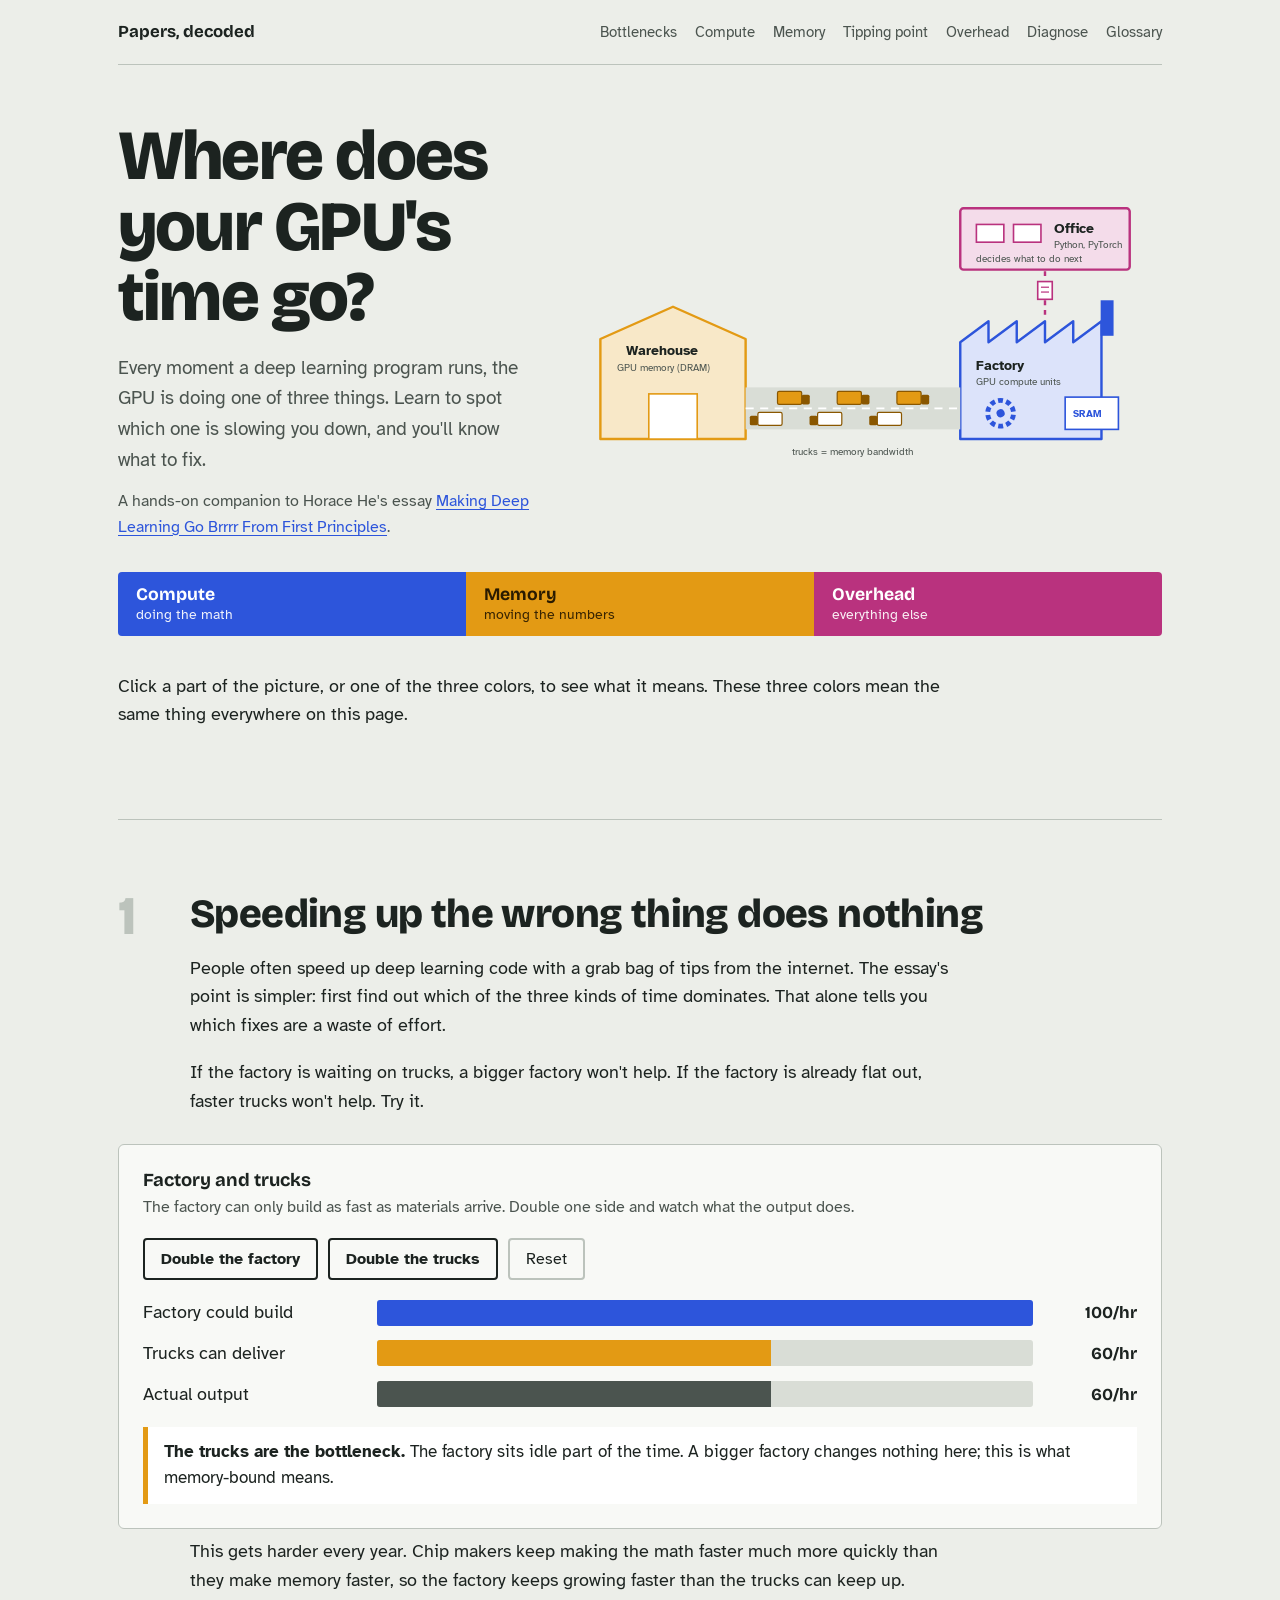
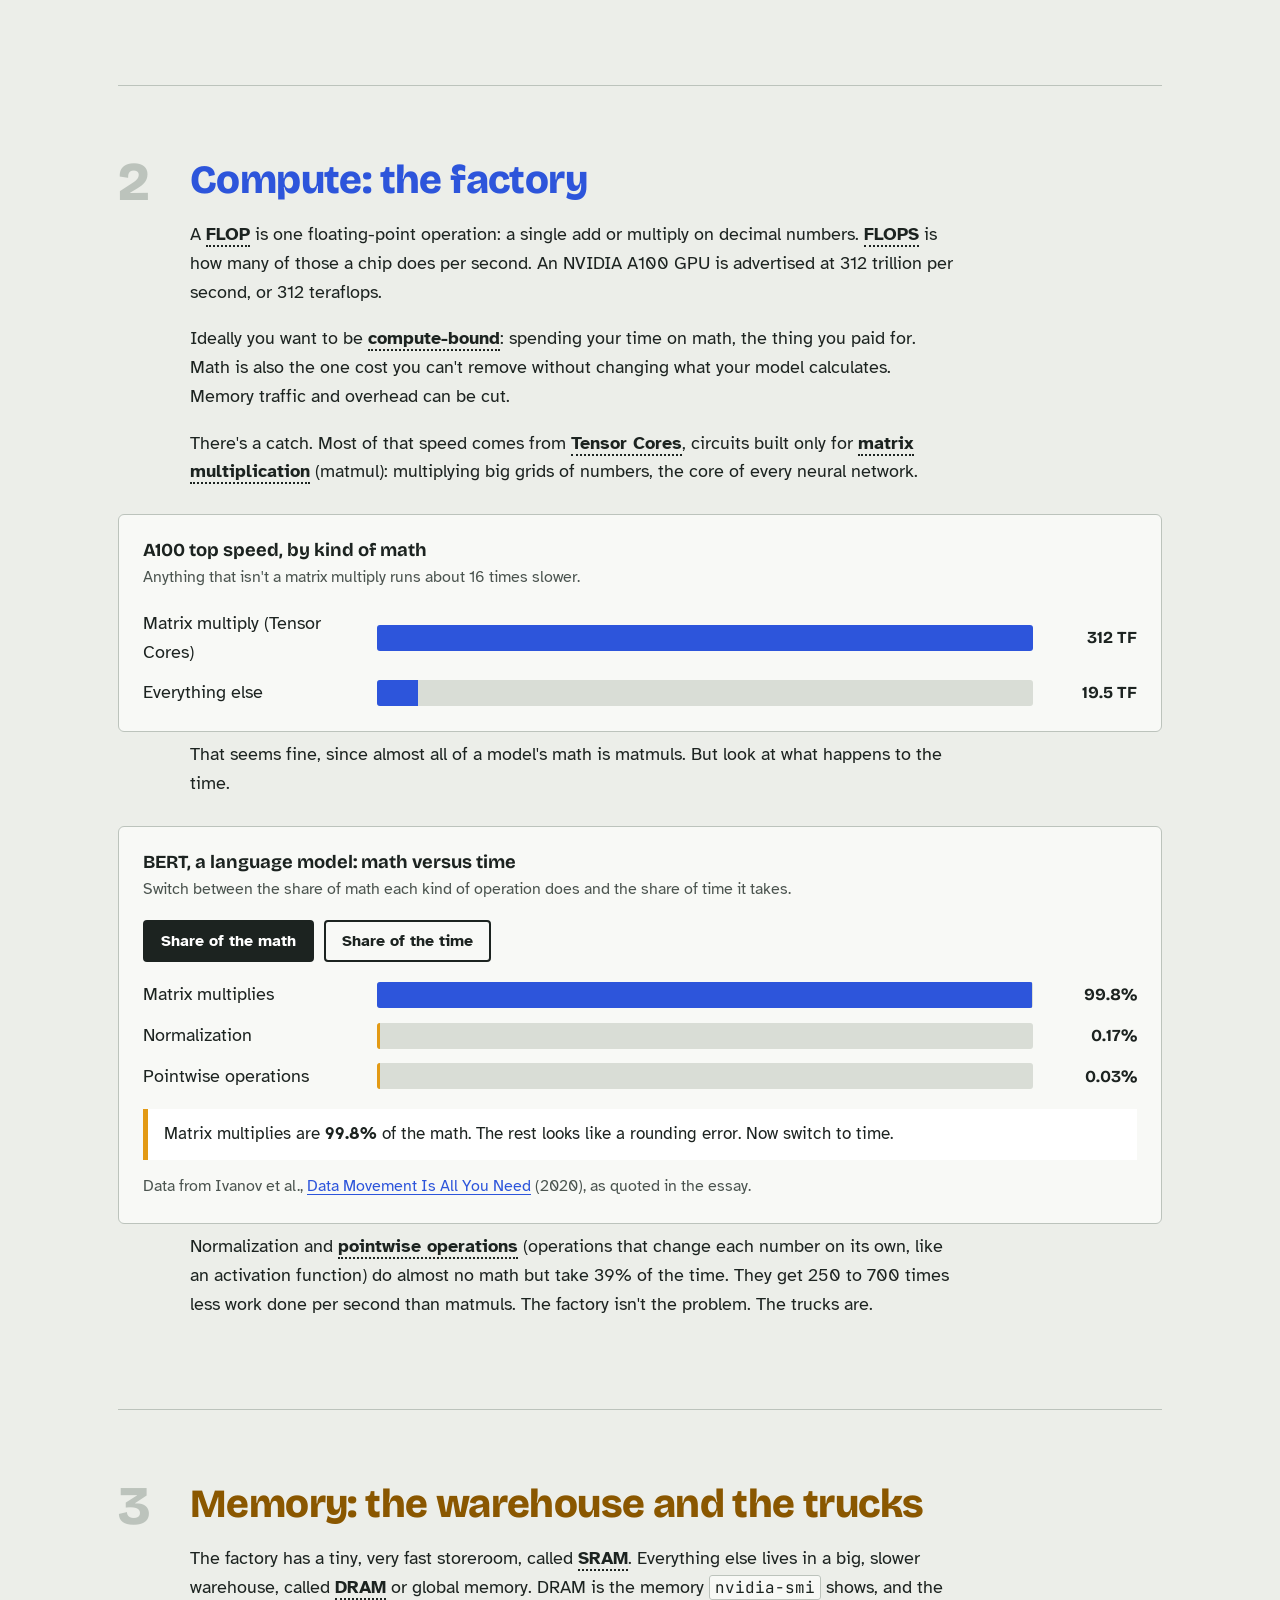
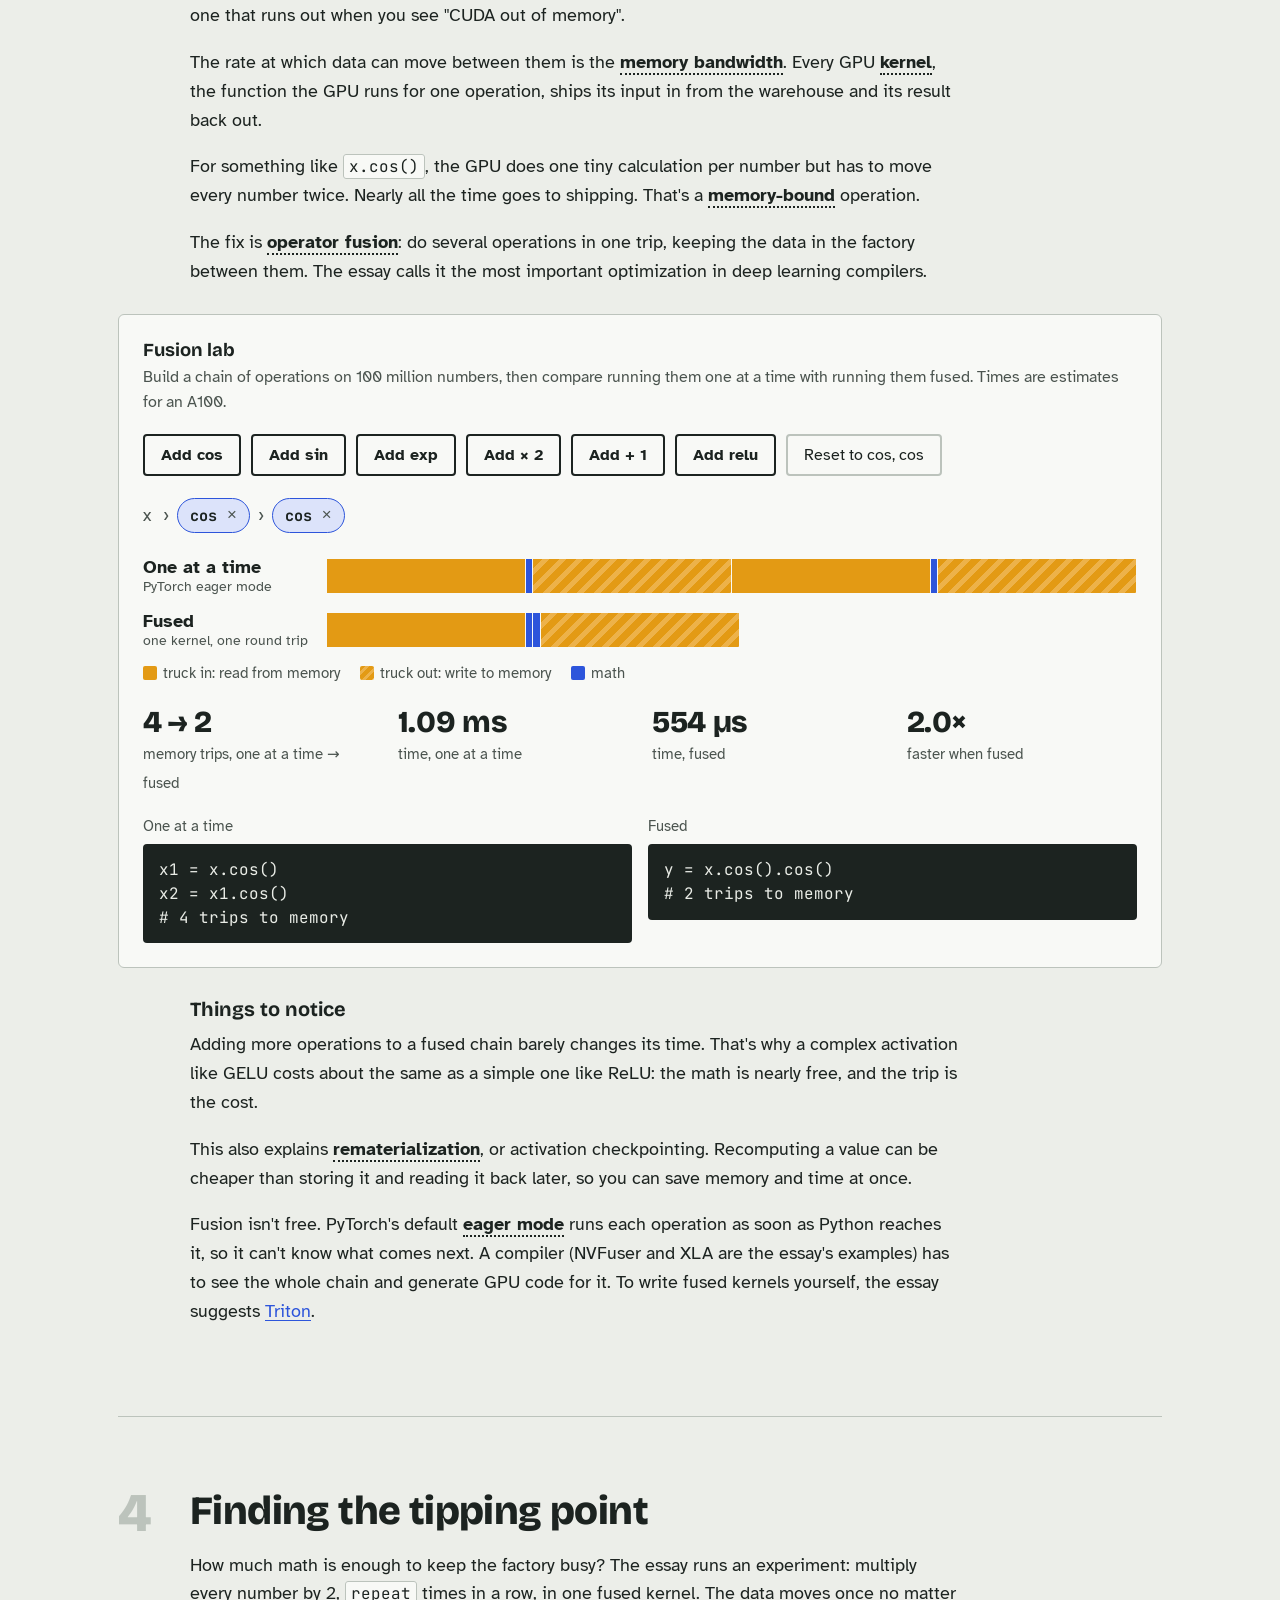
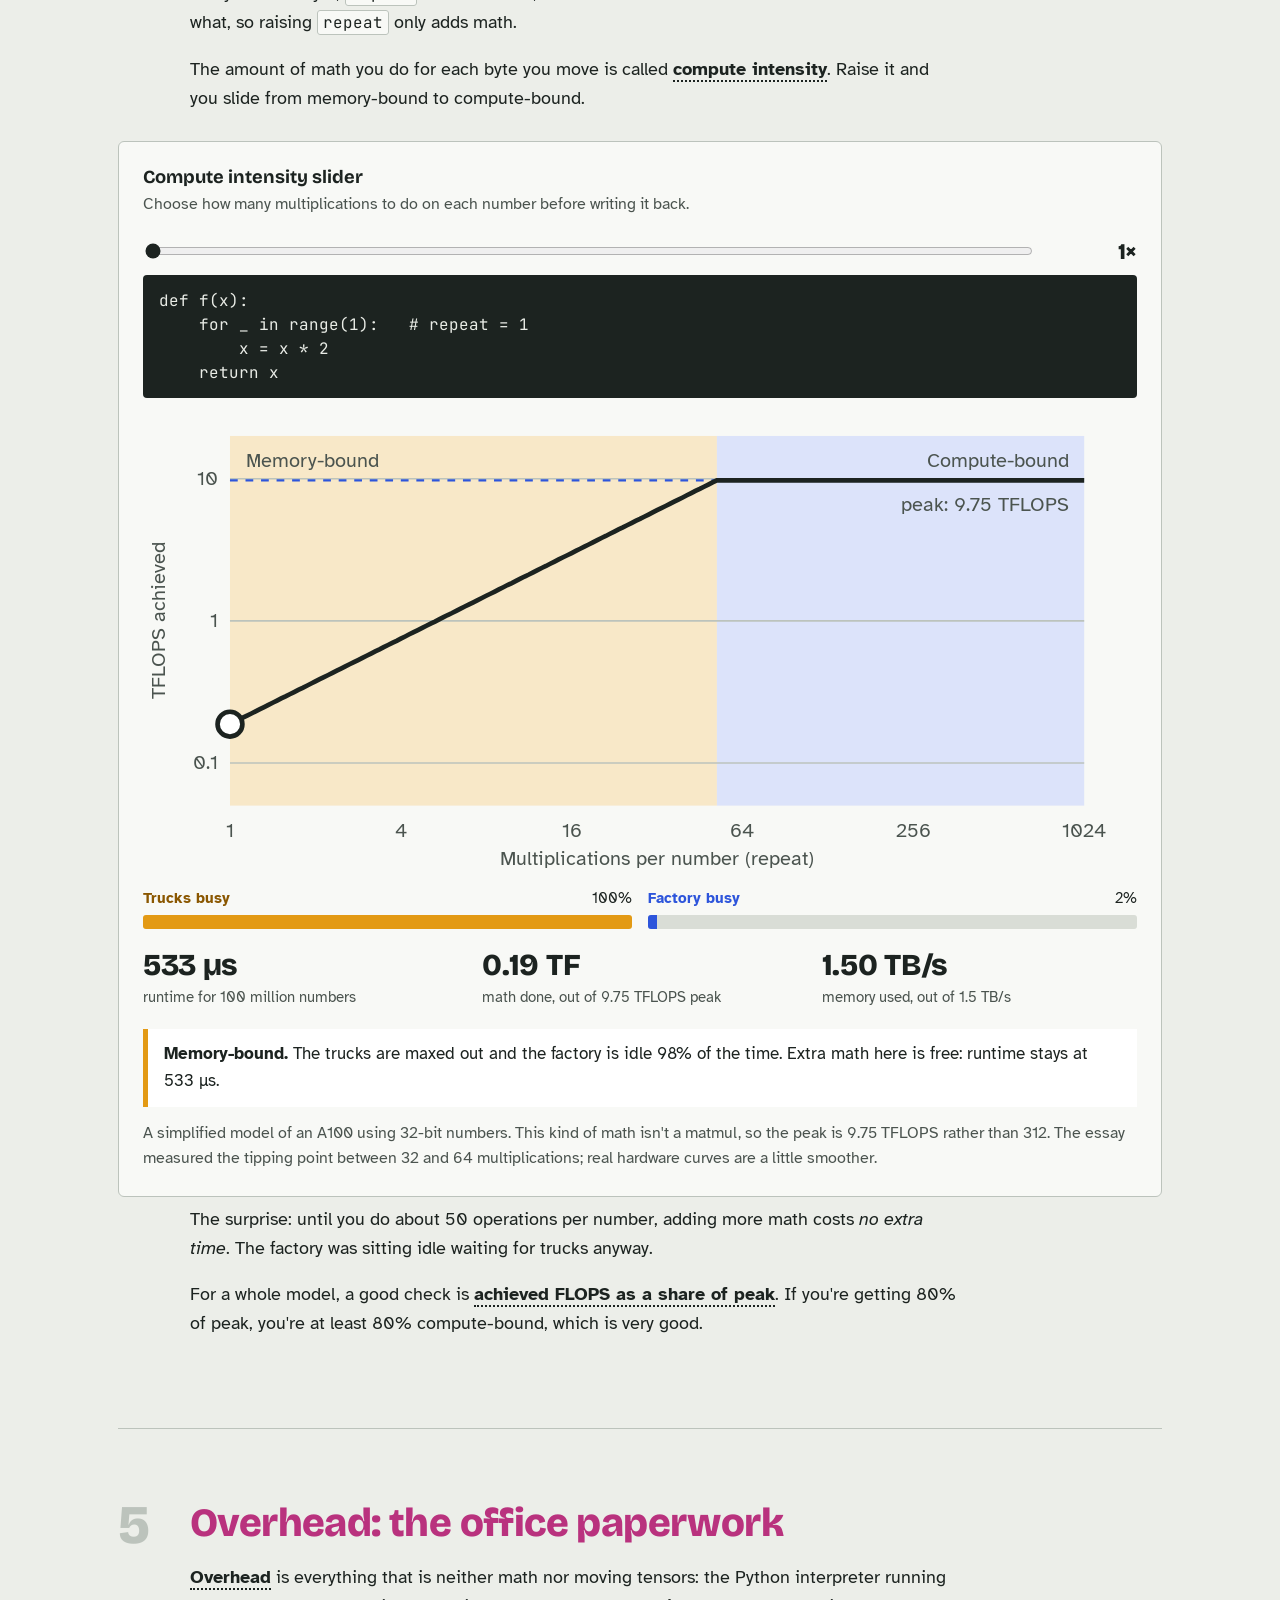
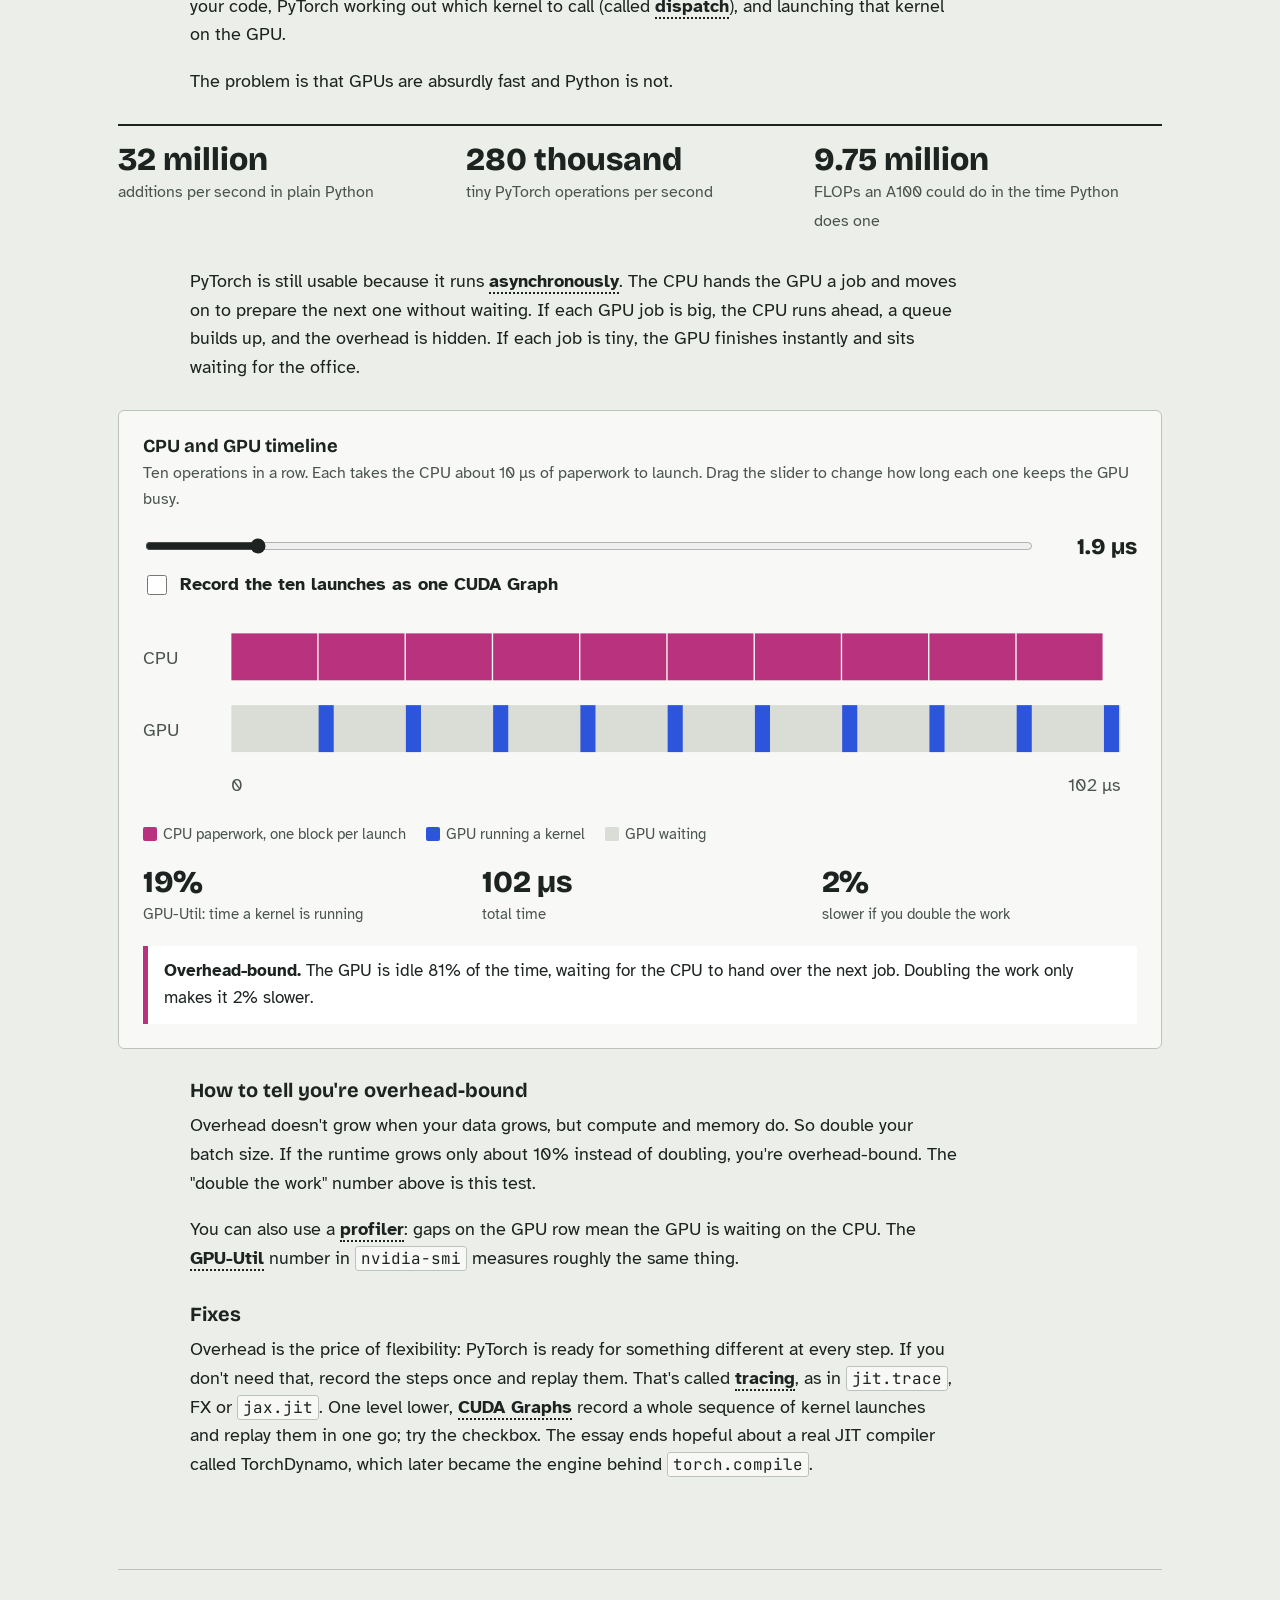
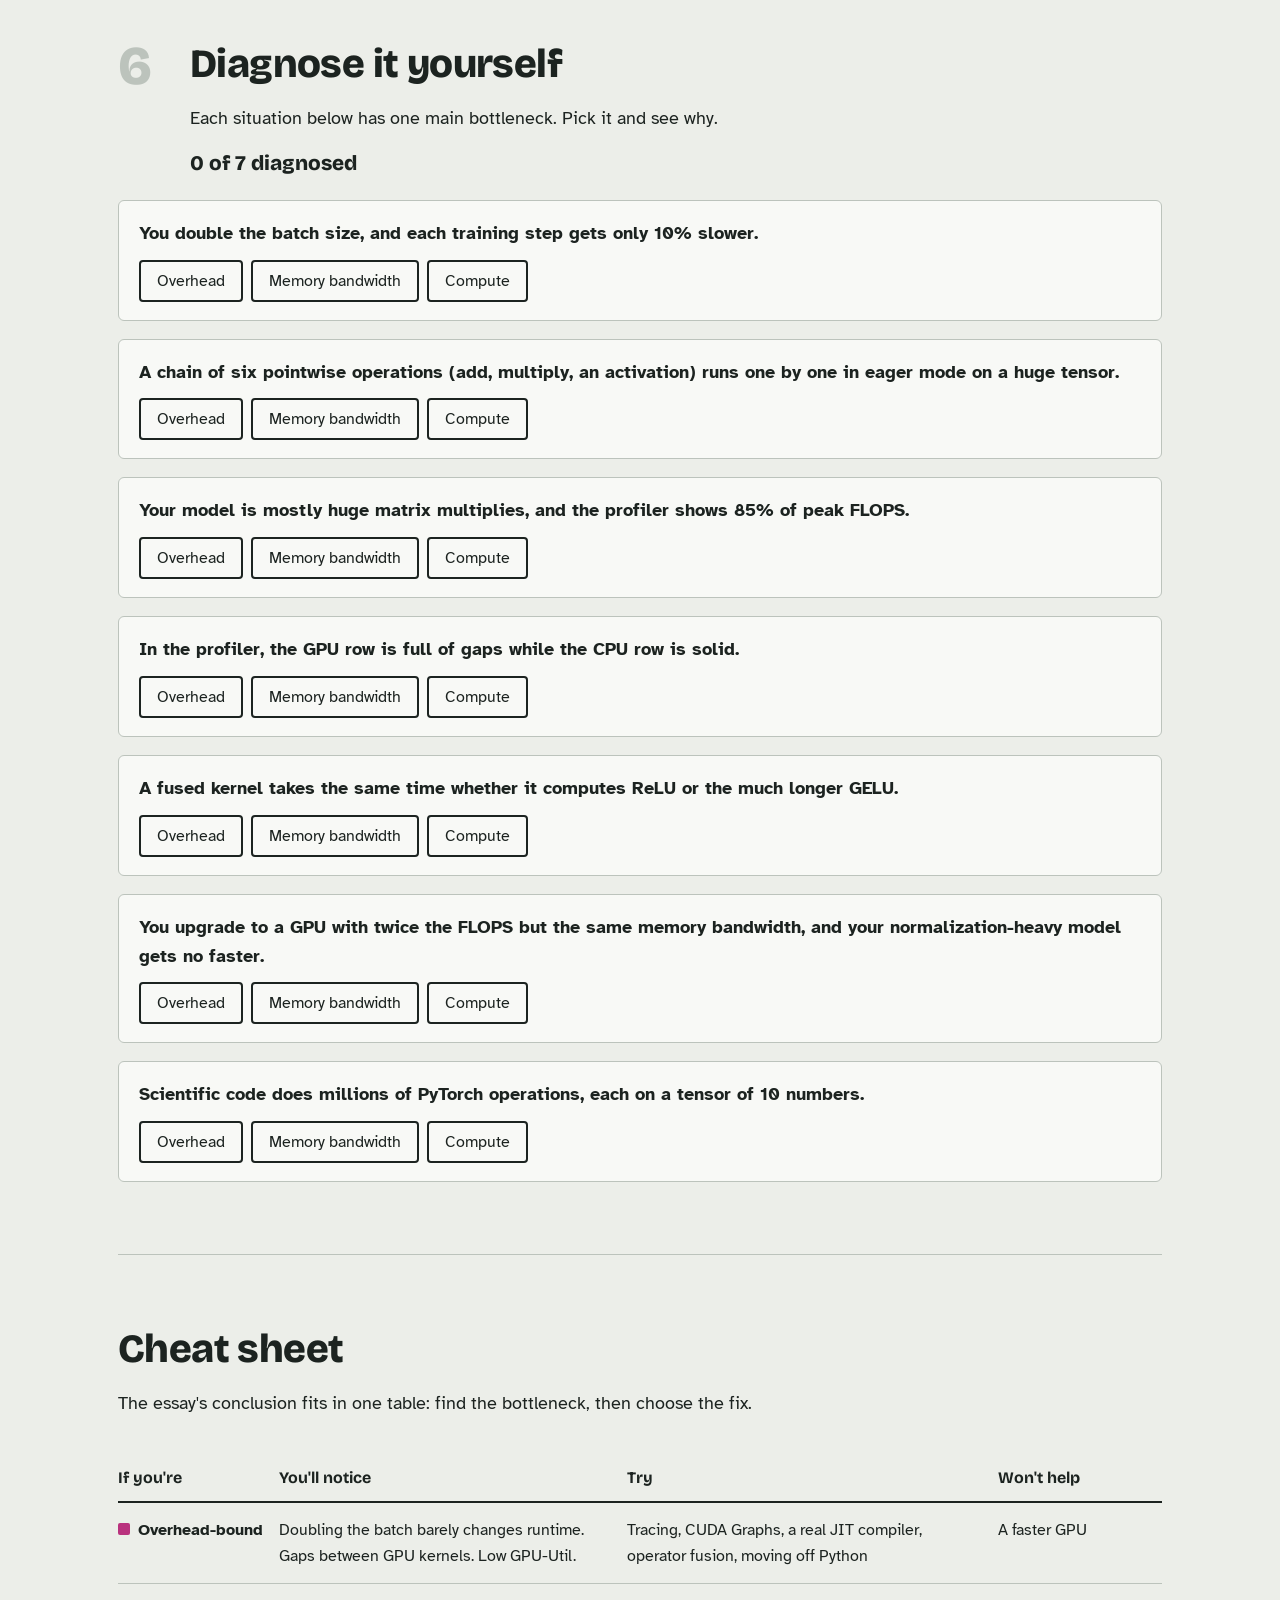
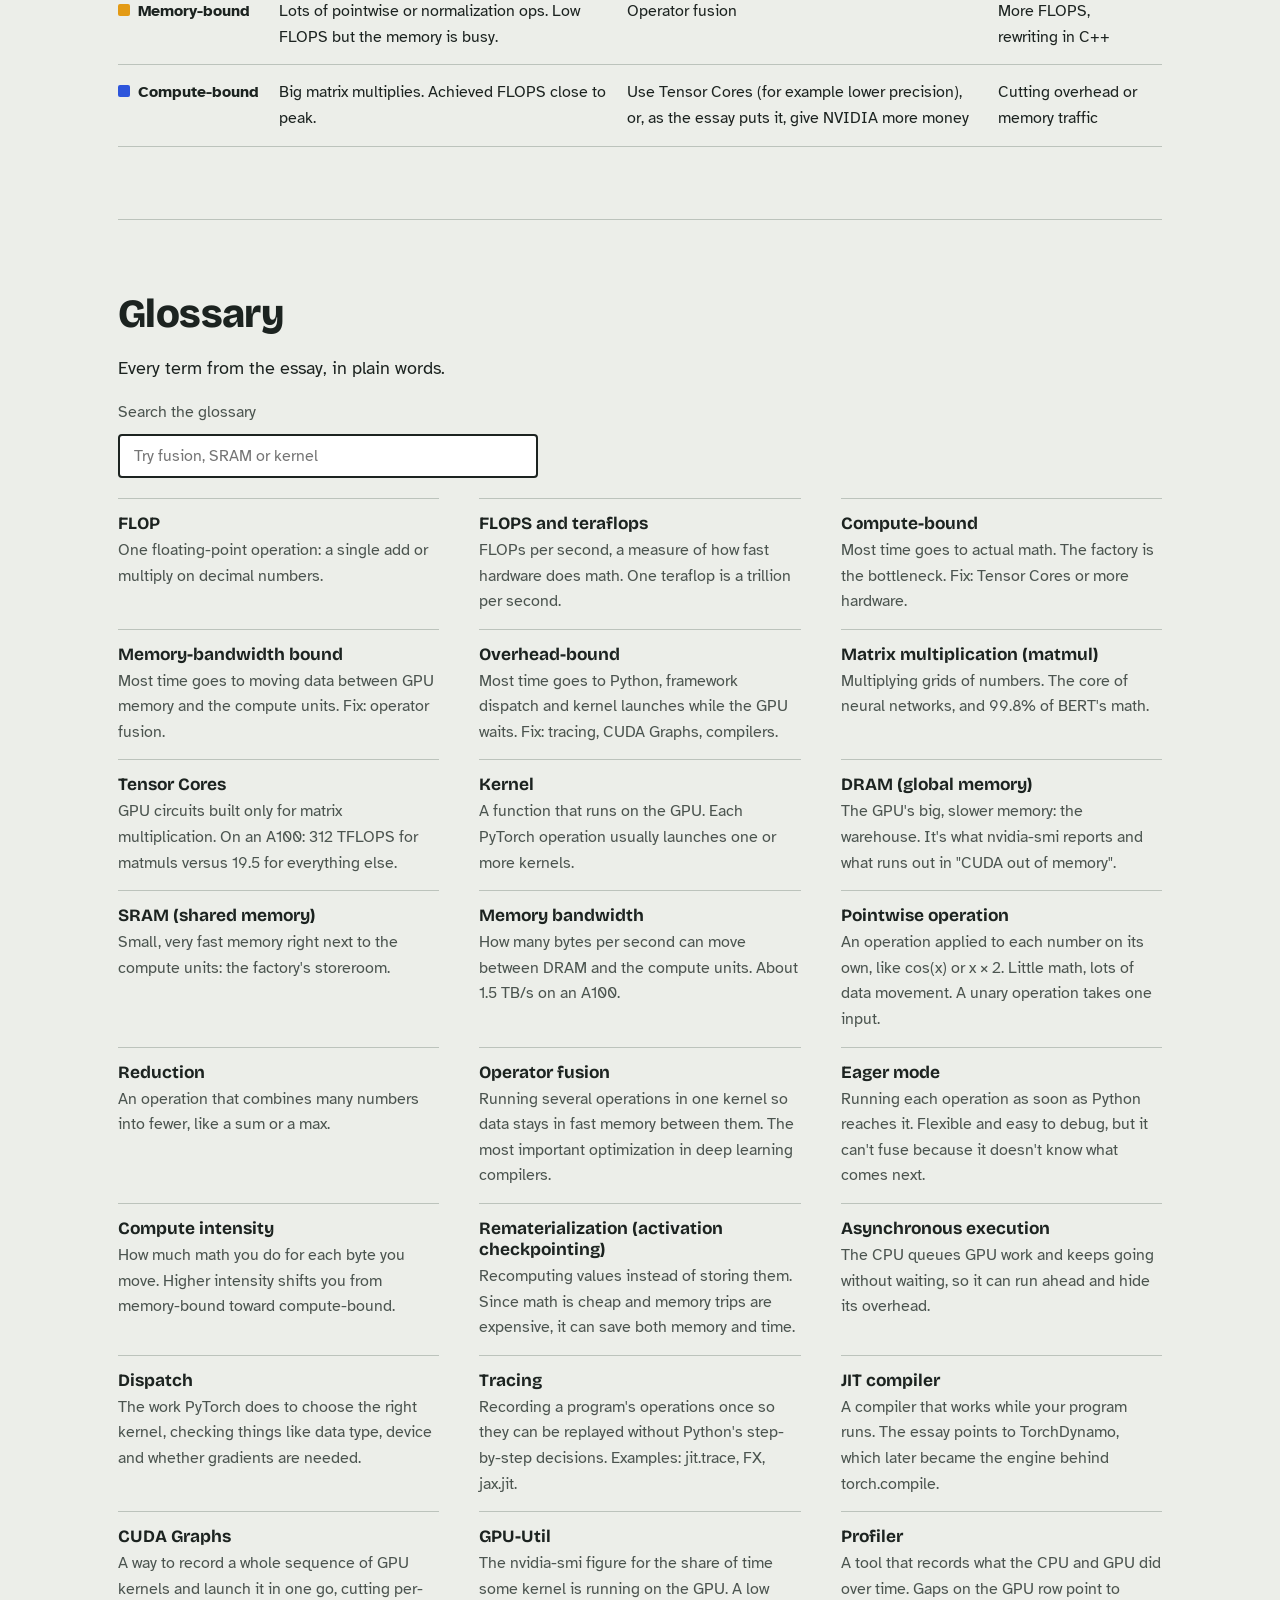
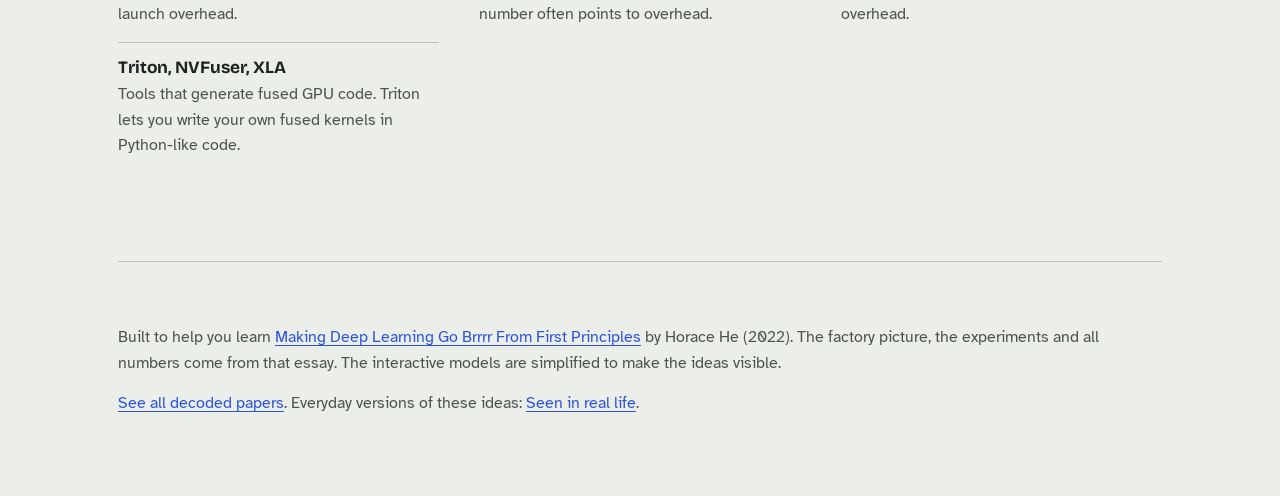
==== commit b4e6d167: "Add Seen in real life: everyday analogies for both guides Co-authored-by: Copilot <223556219+Copilot" ====
--- a/brrr/index.html
+++ b/brrr/index.html
@@ -291,7 +291,7 @@
 
 <footer>
   <p>Built to help you learn <a href="https://horace.io/brrr_intro.html" target="_blank" rel="noopener">Making Deep Learning Go Brrrr From First Principles</a> by Horace He (2022). The factory picture, the experiments and all numbers come from that essay. The interactive models are simplified to make the ideas visible.</p>
-  <p><a href="../">See all decoded papers</a></p>
+  <p><a href="../">See all decoded papers</a>. Everyday versions of these ideas: <a href="../analogies/">Seen in real life</a>.</p>
 </footer>
 </div>
 <script src="app.js"></script>
